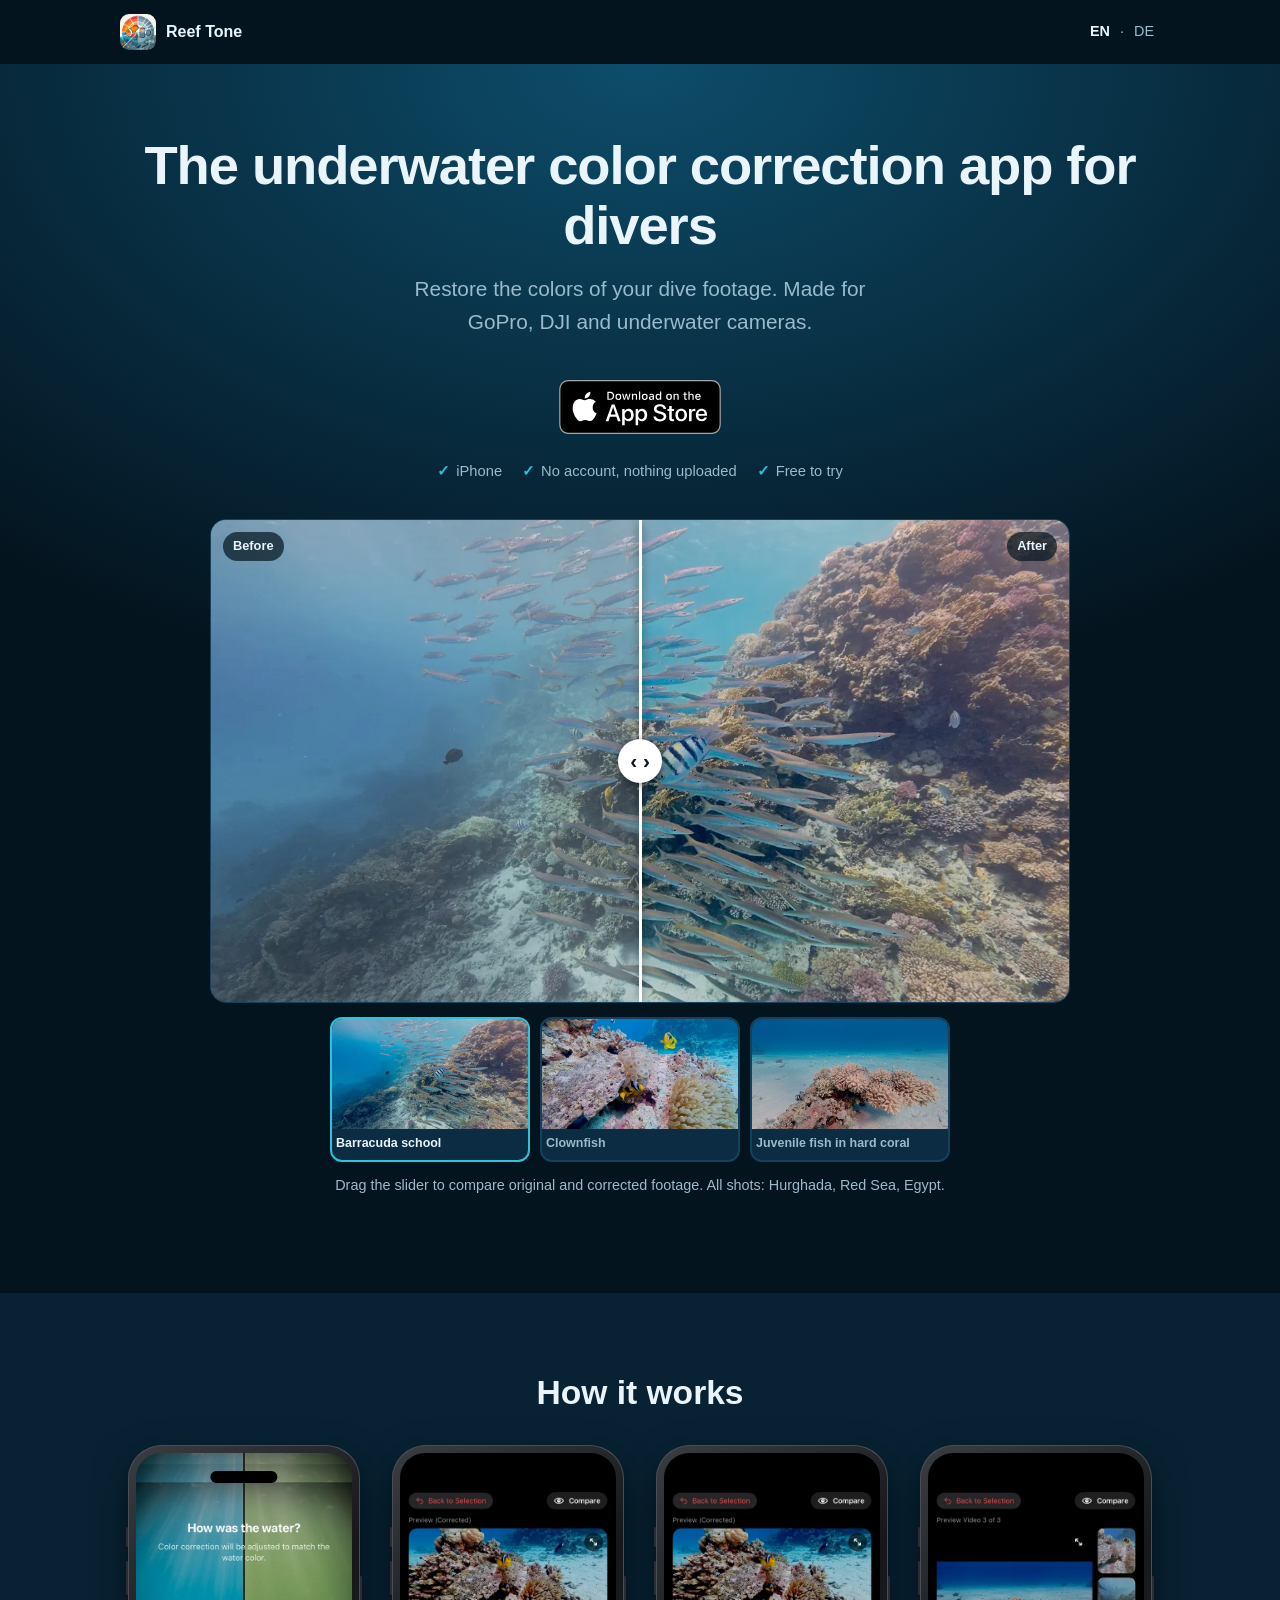
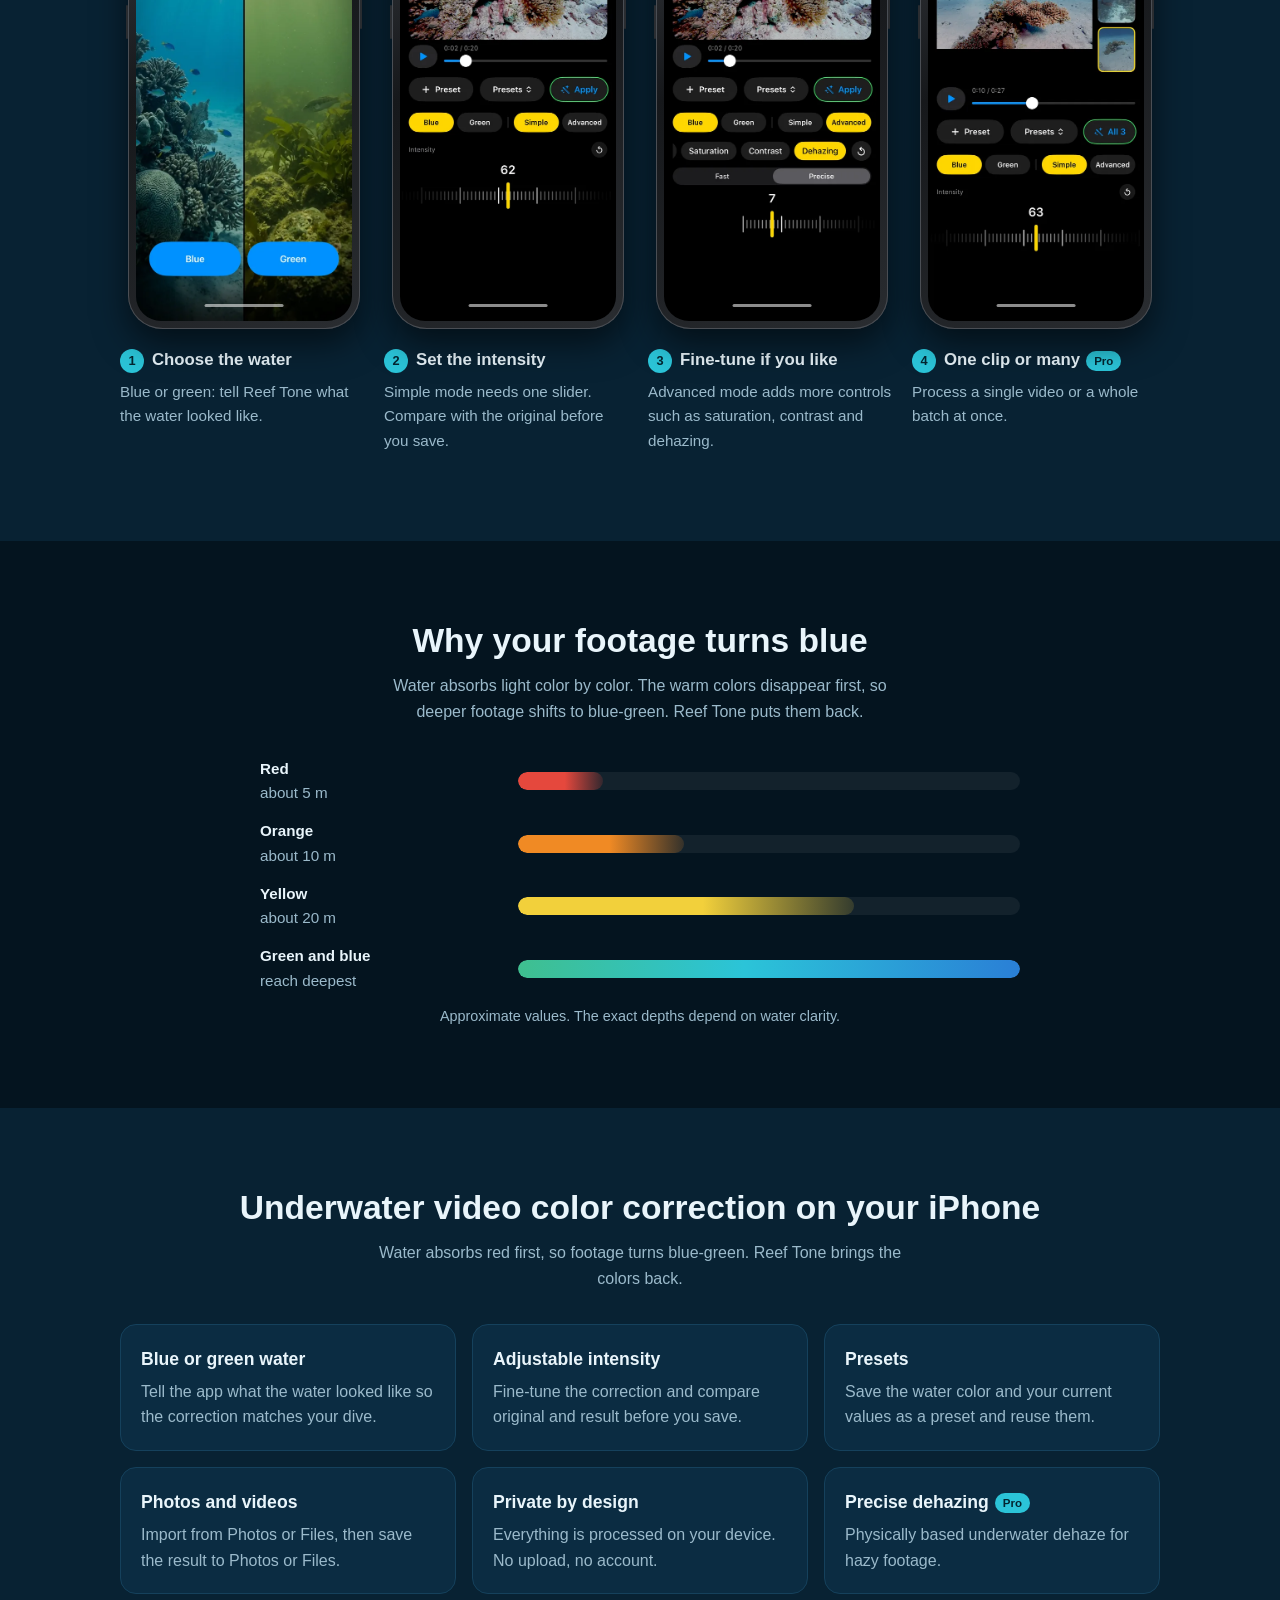
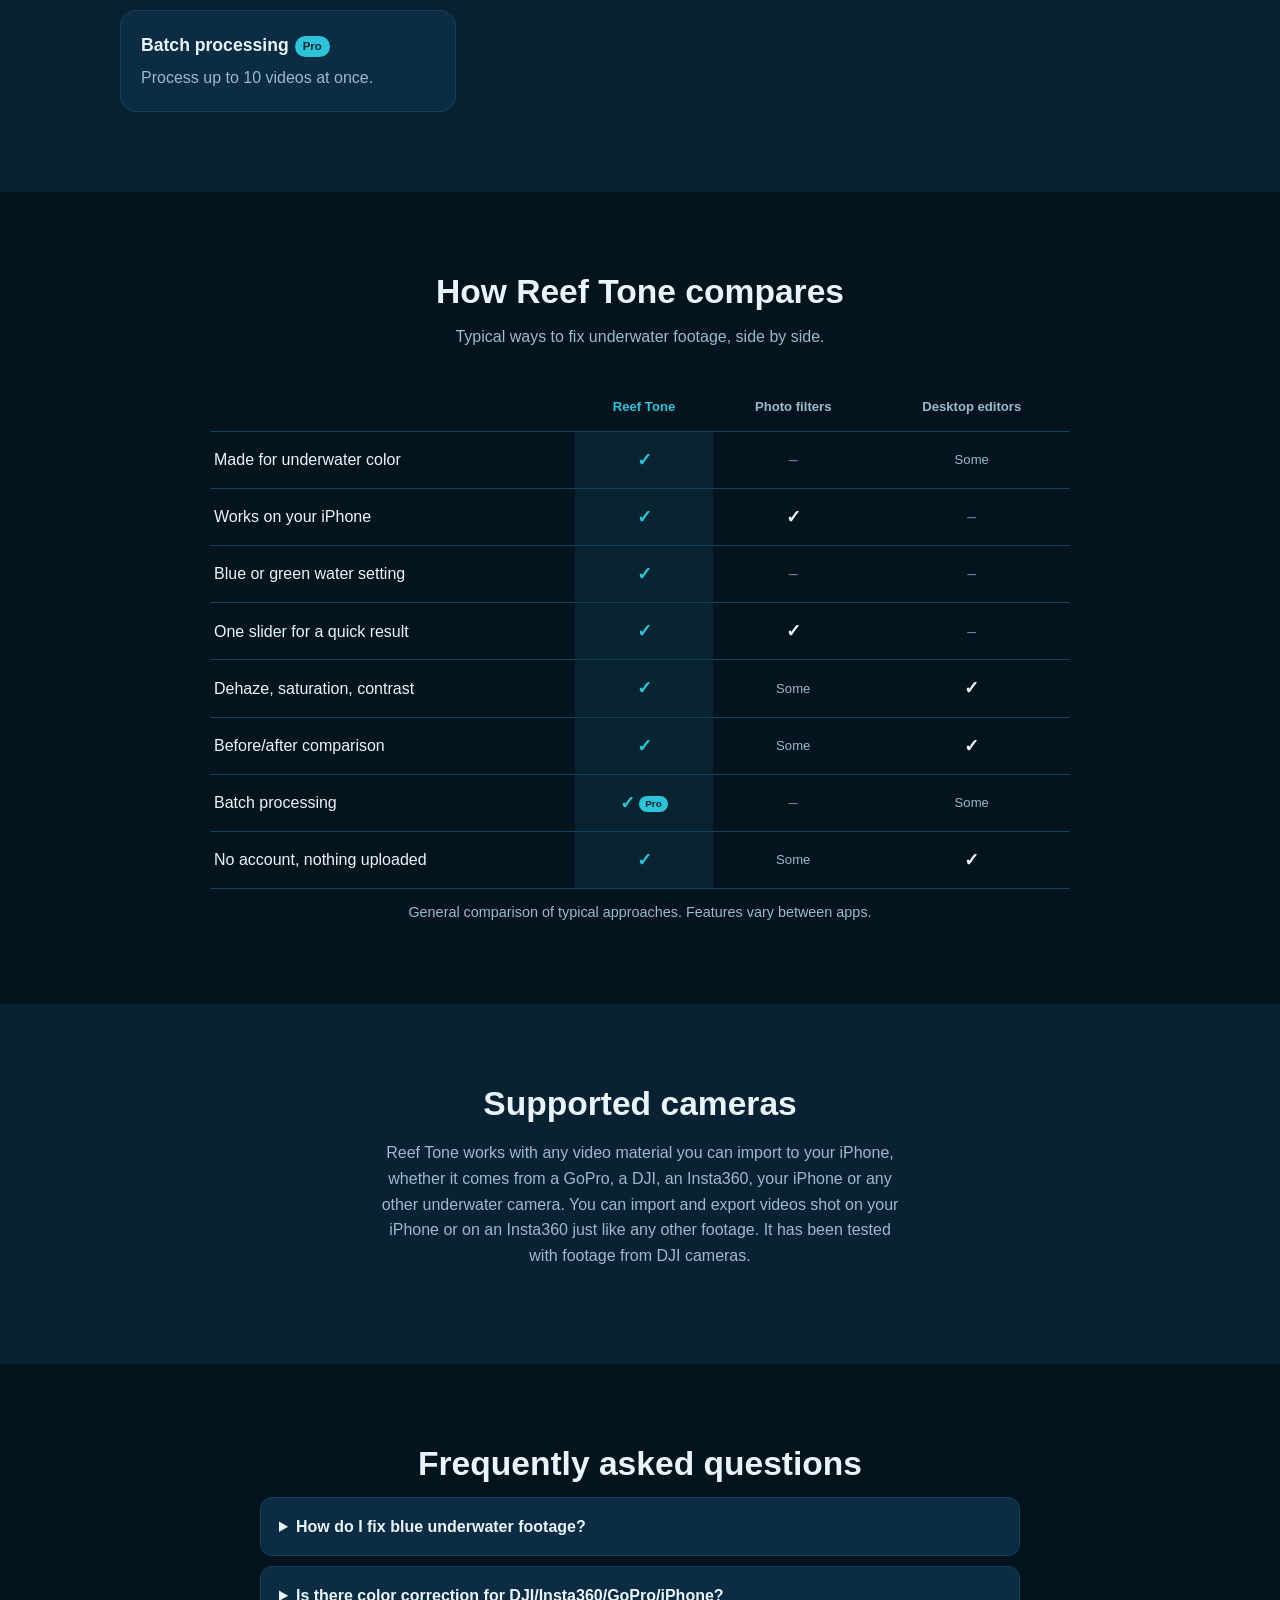
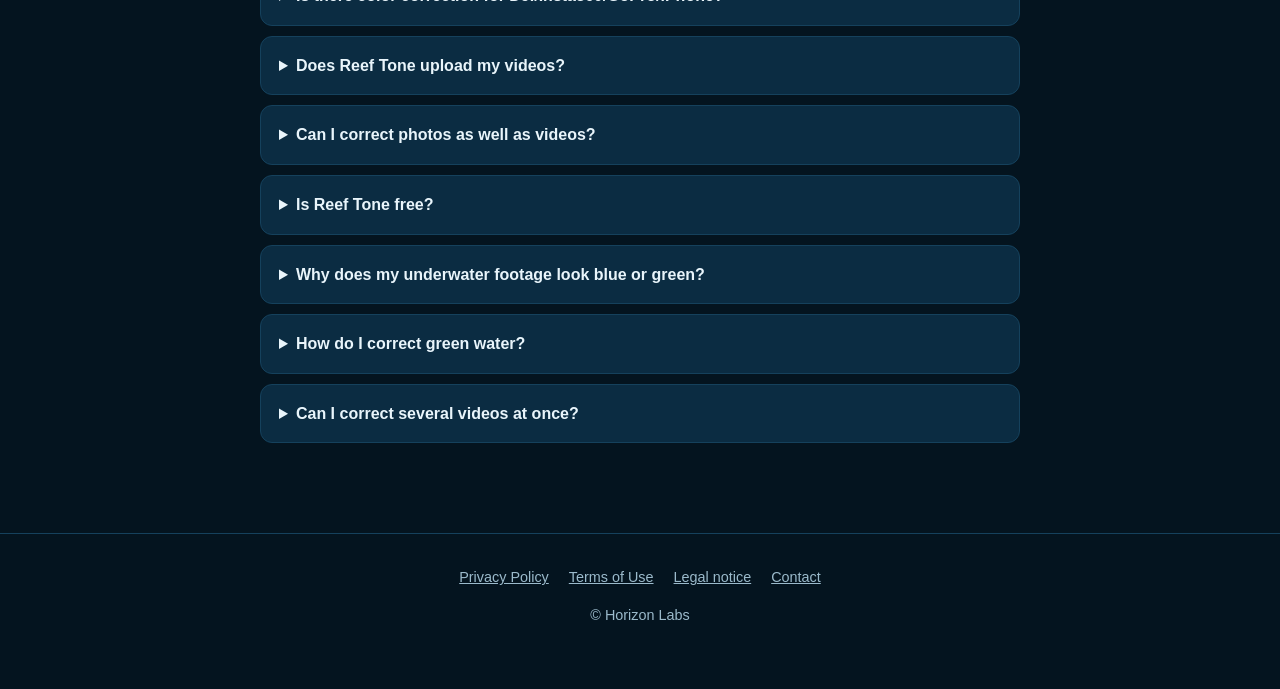
==== index.html @ a7989f88 "Switch site to custom domain reeftone.app" ====
<!doctype html>
<html lang="en">
<head>
<meta charset="utf-8">
<meta name="viewport" content="width=device-width, initial-scale=1">
<title>Reef Tone – Underwater Color Correction App for Divers</title>
<meta name="description" content="Restore the colors of your dive footage with Reef Tone. Underwater video color correction for GoPro, DJI and underwater cameras, processed on your iPhone.">
<meta name="apple-itunes-app" content="app-id=6819774243, affiliate-data=pt=128971192&amp;ct=ReefTone_Landingpage">
<meta name="theme-color" content="#04141f">
<link rel="canonical" href="https://reeftone.app/">
<link rel="alternate" hreflang="en" href="https://reeftone.app/">
<link rel="alternate" hreflang="de" href="https://reeftone.app/de/">
<link rel="alternate" hreflang="x-default" href="https://reeftone.app/">
<meta property="og:type" content="website">
<meta property="og:site_name" content="Reef Tone">
<meta property="og:title" content="Reef Tone – Underwater Color Correction App for Divers">
<meta property="og:description" content="Restore the colors of your dive footage with Reef Tone. Underwater video color correction for GoPro, DJI and underwater cameras, processed on your iPhone.">
<meta property="og:url" content="https://reeftone.app/">
<meta property="og:image" content="https://reeftone.app/assets/og-en.jpg">
<meta property="og:image:width" content="1200">
<meta property="og:image:height" content="630">
<meta property="og:image:alt" content="Reef Tone: underwater footage before and after color correction">
<meta property="og:locale" content="en_US">
<meta property="og:locale:alternate" content="de_DE">
<meta name="twitter:card" content="summary_large_image">
<meta name="twitter:title" content="Reef Tone – Underwater Color Correction App for Divers">
<meta name="twitter:description" content="Restore the colors of your dive footage with Reef Tone. Underwater video color correction for GoPro, DJI and underwater cameras, processed on your iPhone.">
<meta name="twitter:image" content="https://reeftone.app/assets/og-en.jpg">
<script type="application/ld+json">
{
  "@context": "https://schema.org",
  "@graph": [
    {
      "@type": "SoftwareApplication",
      "name": "Reef Tone",
      "applicationCategory": "MultimediaApplication",
      "operatingSystem": "iOS",
      "description": "Underwater video and photo color correction for divers. Choose blue or green water, adjust the intensity and save the result. Processed on your device.",
      "inLanguage": "en",
      "url": "https://reeftone.app/",
      "image": "https://reeftone.app/assets/app-icon-512.jpg",
      "installUrl": "https://apps.apple.com/app/id6819774243",
      "author": {
        "@type": "Organization",
        "name": "Horizon Labs"
      },
      "offers": {
        "@type": "Offer",
        "price": "0",
        "priceCurrency": "USD"
      },
      "screenshot": [
        "https://reeftone.app/assets/app-en-1.webp",
        "https://reeftone.app/assets/app-en-2.webp",
        "https://reeftone.app/assets/app-en-3.webp",
        "https://reeftone.app/assets/app-en-4.webp"
      ]
    },
    {
      "@type": "FAQPage",
      "inLanguage": "en",
      "mainEntity": [
        {
          "@type": "Question",
          "name": "How do I fix blue underwater footage?",
          "acceptedAnswer": {
            "@type": "Answer",
            "text": "Import your video, choose blue or green water, adjust the intensity and check the result with the before/after comparison. Water absorbs red light first, which is why untreated footage looks blue-green; Reef Tone compensates for that."
          }
        },
        {
          "@type": "Question",
          "name": "Is there color correction for DJI/Insta360/GoPro/iPhone?",
          "acceptedAnswer": {
            "@type": "Answer",
            "text": "Yes. Reef Tone works with any video material you import from Photos or Files, so it is not tied to one camera. It has been tested with footage from DJI cameras."
          }
        },
        {
          "@type": "Question",
          "name": "Does Reef Tone upload my videos?",
          "acceptedAnswer": {
            "@type": "Answer",
            "text": "No. Photos and videos are processed on your device. There is no upload and no account."
          }
        },
        {
          "@type": "Question",
          "name": "Can I correct photos as well as videos?",
          "acceptedAnswer": {
            "@type": "Answer",
            "text": "Yes. You can import photos and videos, and the result is saved to your photo library or Files only when you choose to save it."
          }
        },
        {
          "@type": "Question",
          "name": "Is Reef Tone free?",
          "acceptedAnswer": {
            "@type": "Answer",
            "text": "The free version is limited in the number of videos you can export. Reef Tone Pro unlocks unlimited videos, precise dehazing and batch processing, as a subscription or a one-time purchase. Current prices are shown in the App Store."
          }
        },
        {
          "@type": "Question",
          "name": "Why does my underwater footage look blue or green?",
          "acceptedAnswer": {
            "@type": "Answer",
            "text": "Water absorbs light color by color. Red disappears first (after about 5 m), then orange and yellow, so deeper footage shifts toward blue and green. Reef Tone compensates for the colors that were lost."
          }
        },
        {
          "@type": "Question",
          "name": "How do I correct green water?",
          "acceptedAnswer": {
            "@type": "Answer",
            "text": "Choose Green when the water looked green. Reef Tone then adapts the correction to green water. You can fine-tune the intensity and check the result with the before/after comparison before you save."
          }
        },
        {
          "@type": "Question",
          "name": "Can I correct several videos at once?",
          "acceptedAnswer": {
            "@type": "Answer",
            "text": "Yes. Reef Tone Pro lets you process up to 10 videos at once with batch processing."
          }
        }
      ]
    }
  ]
}
</script>
<link rel="icon" href="favicon.ico" sizes="any">
<link rel="icon" href="favicon-32.png" type="image/png" sizes="32x32">
<link rel="apple-touch-icon" href="apple-touch-icon.png">
<link rel="stylesheet" href="style.css?v=8">
</head>
<body>
<a class="skip" href="#main">Skip to content</a>

<header class="site-header">
  <div class="wrap">
    <a class="brand" href="./"><img src="assets/app-icon.jpg" width="36" height="36" alt="">Reef Tone</a>
    <p class="lang" style="margin:0"><a href="./" hreflang="en" lang="en" aria-current="true">EN</a> · <a href="de/" hreflang="de" lang="de">DE</a></p>
  </div>
</header>

<main id="main">
  <section class="hero" aria-labelledby="hero-title">
    <div class="wrap">
      <h1 id="hero-title">The underwater color correction app for divers</h1>
      <p class="subline">Restore the colors of your dive footage. Made for GoPro, DJI and underwater cameras.</p>
      <a class="store-badge" href="https://apps.apple.com/app/apple-store/id6819774243?pt=128971192&amp;ct=ReefTone_Landingpage&amp;mt=8"><img src="assets/app-store-badge-en.svg" width="162" height="54" alt="Download on the App Store"></a>
      <ul class="checks"><li>iPhone</li><li>No account, nothing uploaded</li><li>Free to try</li></ul>
      <div class="ba">
        <img class="ba-after" src="assets/after-1280.webp" srcset="assets/after-1280.webp 1280w, assets/after-1920.webp 1920w" sizes="(min-width: 900px) 860px, calc(100vw - 40px)" width="1920" height="1080" fetchpriority="high" alt="Reef with a school of barracuda, corrected with Reef Tone: clearer colors and contrast">
        <img class="ba-before" src="assets/before-1280.webp" srcset="assets/before-1280.webp 1280w, assets/before-1920.webp 1920w" sizes="(min-width: 900px) 860px, calc(100vw - 40px)" width="1920" height="1080" alt="Reef with a school of barracuda, original footage with a blue-gray cast and haze">
        <span class="tag l">Before</span><span class="tag r">After</span>
        <input type="range" min="0" max="100" value="50" aria-label="Before and after comparison">
      </div>

      <div class="thumbs" role="group" aria-label="Choose an example"><button type="button" class="thumb" data-before="assets/before" data-after="assets/after" data-alt-before="Reef with a school of barracuda, original footage with a blue-gray cast and haze" data-alt-after="Reef with a school of barracuda, corrected with Reef Tone: clearer colors and contrast" aria-pressed="true"><img src="assets/thumb-barracuda.jpg" width="160" height="90" alt=""><span>Barracuda school</span></button><button type="button" class="thumb" data-before="assets/ex-clown-before" data-after="assets/ex-clown-after" data-alt-before="Clownfish at an anemone, original footage with a blue-green cast" data-alt-after="Clownfish at an anemone, corrected with Reef Tone: natural colors restored" aria-pressed="false"><img src="assets/thumb-clown.jpg" width="160" height="90" alt=""><span>Clownfish</span></button><button type="button" class="thumb" data-before="assets/ex-juv-before" data-after="assets/ex-juv-after" data-alt-before="Juvenile fish above hard coral, original footage with a blue cast" data-alt-after="Juvenile fish above hard coral, corrected with Reef Tone: warm colors restored" aria-pressed="false"><img src="assets/thumb-juv.jpg" width="160" height="90" alt=""><span>Juvenile fish in hard coral</span></button></div>
      <p class="caption">Drag the slider to compare original and corrected footage. All shots: Hurghada, Red Sea, Egypt.</p>
    </div>
  </section>

  <section id="how" aria-labelledby="how-title">
    <div class="wrap">
      <h2 id="how-title">How it works</h2>
      <ol class="steps">
        <li class="step"><div class="phone"><i class="b1"></i><i class="b2"></i><i class="b3"></i><i class="pw"></i><img src="assets/app-en-1.webp?v=3" width="520" height="1127" loading="lazy" alt="Reef Tone asks "How was the water?" with the choices Blue and Green"></div><h3><span class="num">1</span>Choose the water</h3><p>Blue or green: tell Reef Tone what the water looked like.</p></li>
        <li class="step"><div class="phone"><i class="b1"></i><i class="b2"></i><i class="b3"></i><i class="pw"></i><img src="assets/app-en-2.webp?v=3" width="520" height="1127" loading="lazy" alt="Reef Tone preview of a clownfish scene with an intensity slider in simple mode"></div><h3><span class="num">2</span>Set the intensity</h3><p>Simple mode needs one slider. Compare with the original before you save.</p></li>
        <li class="step"><div class="phone"><i class="b1"></i><i class="b2"></i><i class="b3"></i><i class="pw"></i><img src="assets/app-en-3.webp?v=3" width="520" height="1127" loading="lazy" alt="Reef Tone advanced mode with dehazing controls"></div><h3><span class="num">3</span>Fine-tune if you like</h3><p>Advanced mode adds more controls such as saturation, contrast and dehazing.</p></li>
        <li class="step"><div class="phone"><i class="b1"></i><i class="b2"></i><i class="b3"></i><i class="pw"></i><img src="assets/app-en-4.webp?v=3" width="520" height="1127" loading="lazy" alt="Reef Tone batch preview, video 3 of 3, with an All 3 button"></div><h3><span class="num">4</span>One clip or many<span class="badge">Pro</span></h3><p>Process a single video or a whole batch at once.</p></li>
      </ol>
    </div>
  </section>

  <section id="why" aria-labelledby="why-title">
    <div class="wrap">
      <h2 id="why-title">Why your footage turns blue</h2>
      <p class="lead">Water absorbs light color by color. The warm colors disappear first, so deeper footage shifts to blue-green. Reef Tone puts them back.</p>
      <ul class="depth" aria-label="Depth">
        <li class="depth-row"><span class="depth-label"><strong>Red</strong> <span>about 5 m</span></span><span class="depth-track"><span class="depth-bar red" style="width:17%"></span></span></li>
        <li class="depth-row"><span class="depth-label"><strong>Orange</strong> <span>about 10 m</span></span><span class="depth-track"><span class="depth-bar orange" style="width:33%"></span></span></li>
        <li class="depth-row"><span class="depth-label"><strong>Yellow</strong> <span>about 20 m</span></span><span class="depth-track"><span class="depth-bar yellow" style="width:67%"></span></span></li>
        <li class="depth-row"><span class="depth-label"><strong>Green and blue</strong> <span>reach deepest</span></span><span class="depth-track"><span class="depth-bar blue" style="width:100%"></span></span></li>
      </ul>
      <p class="caption">Approximate values. The exact depths depend on water clarity.</p>
    </div>
  </section>

  <section id="features" aria-labelledby="features-title">
    <div class="wrap">
      <h2 id="features-title">Underwater video color correction on your iPhone</h2>
      <p class="lead">Water absorbs red first, so footage turns blue-green. Reef Tone brings the colors back.</p>
      <ul class="grid">
        <li class="card"><h3>Blue or green water</h3><p>Tell the app what the water looked like so the correction matches your dive.</p></li>
        <li class="card"><h3>Adjustable intensity</h3><p>Fine-tune the correction and compare original and result before you save.</p></li>
        <li class="card"><h3>Presets</h3><p>Save the water color and your current values as a preset and reuse them.</p></li>
        <li class="card"><h3>Photos and videos</h3><p>Import from Photos or Files, then save the result to Photos or Files.</p></li>
        <li class="card"><h3>Private by design</h3><p>Everything is processed on your device. No upload, no account.</p></li>
        <li class="card"><h3>Precise dehazing<span class="badge">Pro</span></h3><p>Physically based underwater dehaze for hazy footage.</p></li>
        <li class="card"><h3>Batch processing<span class="badge">Pro</span></h3><p>Process up to 10 videos at once.</p></li>
      </ul>
    </div>
  </section>

  <section id="compare-table" aria-labelledby="cmp-title">
    <div class="wrap">
      <h2 id="cmp-title">How Reef Tone compares</h2>
      <p class="lead">Typical ways to fix underwater footage, side by side.</p>
      <div class="table-wrap">
        <table class="cmp">
          <caption class="sr">Comparison</caption>
          <thead><tr><td></td><th scope="col" class="us">Reef Tone</th><th scope="col">Photo filters</th><th scope="col">Desktop editors</th></tr></thead>
          <tbody>
          <tr><th scope="row">Made for underwater color</th><td class="y" aria-label="Yes">&#10003;</td><td class="n" aria-label="No">&ndash;</td><td class="s">Some</td></tr>
          <tr><th scope="row">Works on your iPhone</th><td class="y" aria-label="Yes">&#10003;</td><td class="y" aria-label="Yes">&#10003;</td><td class="n" aria-label="No">&ndash;</td></tr>
          <tr><th scope="row">Blue or green water setting</th><td class="y" aria-label="Yes">&#10003;</td><td class="n" aria-label="No">&ndash;</td><td class="n" aria-label="No">&ndash;</td></tr>
          <tr><th scope="row">One slider for a quick result</th><td class="y" aria-label="Yes">&#10003;</td><td class="y" aria-label="Yes">&#10003;</td><td class="n" aria-label="No">&ndash;</td></tr>
          <tr><th scope="row">Dehaze, saturation, contrast</th><td class="y" aria-label="Yes">&#10003;</td><td class="s">Some</td><td class="y" aria-label="Yes">&#10003;</td></tr>
          <tr><th scope="row">Before/after comparison</th><td class="y" aria-label="Yes">&#10003;</td><td class="s">Some</td><td class="y" aria-label="Yes">&#10003;</td></tr>
          <tr><th scope="row">Batch processing</th><td class="y" aria-label="Yes">&#10003;<span class="badge">Pro</span></td><td class="n" aria-label="No">&ndash;</td><td class="s">Some</td></tr>
          <tr><th scope="row">No account, nothing uploaded</th><td class="y" aria-label="Yes">&#10003;</td><td class="s">Some</td><td class="y" aria-label="Yes">&#10003;</td></tr>
          </tbody>
        </table>
      </div>
      <p class="caption">General comparison of typical approaches. Features vary between apps.</p>
    </div>
  </section>

  <section id="cameras" aria-labelledby="cameras-title">
    <div class="wrap">
      <h2 id="cameras-title">Supported cameras</h2>
      <div class="cameras">
        <p>Reef Tone works with any video material you can import to your iPhone, whether it comes from a GoPro, a DJI, an Insta360, your iPhone or any other underwater camera. You can import and export videos shot on your iPhone or on an Insta360 just like any other footage. It has been tested with footage from DJI cameras.</p>
      </div>
    </div>
  </section>

  <section id="faq" aria-labelledby="faq-title">
    <div class="wrap">
      <h2 id="faq-title">Frequently asked questions</h2>
      <div class="faq">
        <details><summary>How do I fix blue underwater footage?</summary><p>Import your video, choose blue or green water, adjust the intensity and check the result with the before/after comparison. Water absorbs red light first, which is why untreated footage looks blue-green; Reef Tone compensates for that.</p></details>
        <details><summary>Is there color correction for DJI/Insta360/GoPro/iPhone?</summary><p>Yes. Reef Tone works with any video material you import from Photos or Files, so it is not tied to one camera. It has been tested with footage from DJI cameras.</p></details>
        <details><summary>Does Reef Tone upload my videos?</summary><p>No. Photos and videos are processed on your device. There is no upload and no account.</p></details>
        <details><summary>Can I correct photos as well as videos?</summary><p>Yes. You can import photos and videos, and the result is saved to your photo library or Files only when you choose to save it.</p></details>
        <details><summary>Is Reef Tone free?</summary><p>The free version is limited in the number of videos you can export. Reef Tone Pro unlocks unlimited videos, precise dehazing and batch processing, as a subscription or a one-time purchase. Current prices are shown in the App Store.</p></details>
        <details><summary>Why does my underwater footage look blue or green?</summary><p>Water absorbs light color by color. Red disappears first (after about 5 m), then orange and yellow, so deeper footage shifts toward blue and green. Reef Tone compensates for the colors that were lost.</p></details>
        <details><summary>How do I correct green water?</summary><p>Choose Green when the water looked green. Reef Tone then adapts the correction to green water. You can fine-tune the intensity and check the result with the before/after comparison before you save.</p></details>
        <details><summary>Can I correct several videos at once?</summary><p>Yes. Reef Tone Pro lets you process up to 10 videos at once with batch processing.</p></details>
      </div>
    </div>
  </section>
</main>

<footer class="site-footer">
  <div class="wrap">
    <nav aria-label="Legal">
      <a href="https://horizonlabsdev.github.io/ReefTone/privacy.html">Privacy Policy</a>
      <a href="https://horizonlabsdev.github.io/ReefTone/terms.html">Terms of Use</a>
      <a href="impressum.html">Legal notice</a>
      <a href="mailto:horizonlabs.dev@gmail.com">Contact</a>
    </nav>
    <p>&copy; Horizon Labs</p>
  </div>
</footer>
<script>
document.querySelectorAll('.ba').forEach(function (el) {
  var r = el.querySelector('input');
  r.addEventListener('input', function () { el.style.setProperty('--pos', r.value + '%'); });
});
document.querySelectorAll('.thumb').forEach(function (btn) {
  btn.addEventListener('click', function () {
    var ba = document.querySelector('.ba'), a = ba.querySelector('.ba-after'), b = ba.querySelector('.ba-before');
    var d = btn.dataset;
    a.src = d.after + '-1280.webp'; a.srcset = d.after + '-1280.webp 1280w, ' + d.after + '-1920.webp 1920w'; a.alt = d.altAfter;
    b.src = d.before + '-1280.webp'; b.srcset = d.before + '-1280.webp 1280w, ' + d.before + '-1920.webp 1920w'; b.alt = d.altBefore;
    document.querySelectorAll('.thumb').forEach(function (t) { t.setAttribute('aria-pressed', t === btn ? 'true' : 'false'); });
  });
});
</script>
</body>
</html>
---- style.css ----
/* Reef Tone landing page – plain CSS, system fonts, mobile-first */
:root {
  --bg: #04141f;
  --bg-2: #082233;
  --card: #0b2c42;
  --line: #15415c;
  --text: #e9f5fb;
  --muted: #9bbacb;
  --accent: #2bc4d8;
  --accent-ink: #032530;
  --radius: 16px;
  --max: 1080px;
  --font: -apple-system, BlinkMacSystemFont, "Segoe UI", Roboto, "Helvetica Neue", Arial, sans-serif;
}

*, *::before, *::after { box-sizing: border-box; }
html { scroll-behavior: smooth; -webkit-text-size-adjust: 100%; }
body {
  margin: 0;
  background: var(--bg);
  color: var(--text);
  font: 400 1rem/1.6 var(--font);
}
img { max-width: 100%; height: auto; display: block; }
a { color: var(--accent); }
a:focus-visible, button:focus-visible, input:focus-visible {
  outline: 3px solid var(--accent);
  outline-offset: 3px;
}

.wrap { width: 100%; max-width: var(--max); margin: 0 auto; padding: 0 20px; }
.skip {
  position: absolute; left: -999px; top: 8px;
  background: var(--accent); color: var(--accent-ink); padding: 8px 12px; border-radius: 8px;
}
.skip:focus { left: 8px; z-index: 10; }

/* Header */
.site-header { padding: 14px 0; }
.site-header .wrap { display: flex; align-items: center; justify-content: space-between; gap: 12px; }
.brand { display: inline-flex; align-items: center; gap: 10px; color: var(--text); text-decoration: none; font-weight: 700; }
.brand img { width: 36px; height: 36px; border-radius: 9px; }
.lang { font-size: .9rem; color: var(--muted); }
.lang a { color: var(--muted); text-decoration: none; padding: 4px 6px; }
.lang a[aria-current="true"] { color: var(--text); font-weight: 700; }

/* Hero */
.hero {
  padding: 28px 0 56px;
  background: radial-gradient(120% 80% at 50% 0%, #0d4d6b 0%, var(--bg) 65%);
  text-align: center;
}
h1 { font-size: clamp(2rem, 7vw, 3.4rem); line-height: 1.1; margin: 0 0 16px; letter-spacing: -.02em; }
.subline { font-size: clamp(1.05rem, 3.2vw, 1.3rem); color: var(--muted); max-width: 40ch; margin: 0 auto 28px; }

.btn {
  display: inline-flex; align-items: center; justify-content: center; gap: 8px;
  min-height: 52px; padding: 0 28px; border-radius: 14px;
  background: var(--accent); color: var(--accent-ink);
  font-weight: 700; font-size: 1.05rem; text-decoration: none;
}
.btn:hover { filter: brightness(1.08); }
/* Official Apple badge: unmodified, with clear space of 1/4 of its height around it */
.store-badge { display: inline-block; padding: 14px; line-height: 0; }
.store-badge img { width: 162px; height: 54px; }
.store-badge:hover { filter: brightness(1.1); }
.checks { display: flex; flex-wrap: wrap; justify-content: center; gap: 6px 20px; list-style: none; margin: 4px 0 36px; padding: 0; font-size: .92rem; color: var(--muted); }
.checks li::before { content: "\2713"; color: var(--accent); font-weight: 700; margin-right: 6px; }

/* Sections */
section { padding: 56px 0; }
section:nth-of-type(even) { background: var(--bg-2); }
h2 { font-size: clamp(1.5rem, 5vw, 2.1rem); line-height: 1.2; margin: 0 0 12px; text-align: center; }
.lead { color: var(--muted); text-align: center; max-width: 60ch; margin: 0 auto 32px; }

/* Footer */
.site-footer { padding: 32px 0 48px; color: var(--muted); font-size: .9rem; text-align: center; border-top: 1px solid var(--line); }
.site-footer a { color: var(--muted); }
.site-footer nav { display: flex; flex-wrap: wrap; justify-content: center; gap: 8px 20px; margin-bottom: 12px; }

@media (min-width: 720px) {
  .hero { padding: 72px 0 96px; }
  section { padding: 80px 0; }
}

/* Before/After slider */
.ba {
  --pos: 50%;
  position: relative; max-width: 860px; margin: 0 auto;
  aspect-ratio: 16 / 9; overflow: hidden; border-radius: var(--radius);
  border: 1px solid var(--line); background: var(--card); touch-action: pan-y;
}
.ba img { position: absolute; inset: 0; width: 100%; height: 100%; object-fit: cover; }
.ba .ba-before { clip-path: inset(0 calc(100% - var(--pos)) 0 0); }
.ba::after {
  content: ""; position: absolute; top: 0; bottom: 0; left: var(--pos);
  width: 3px; margin-left: -1.5px; background: #fff; box-shadow: 0 0 8px rgba(0,0,0,.5); pointer-events: none;
}
.ba .tag {
  position: absolute; top: 12px; padding: 4px 10px; border-radius: 999px;
  background: rgba(3,20,31,.7); font-size: .8rem; font-weight: 600; z-index: 1;
}
.ba .tag.l { left: 12px; } .ba .tag.r { right: 12px; }
.ba input[type=range] {
  position: absolute; inset: 0; width: 100%; height: 100%; margin: 0;
  opacity: 0; cursor: ew-resize; z-index: 2;
}
/* Visible drag handle */
.ba::before {
  content: "\2039  \203A"; position: absolute; z-index: 1; top: 50%; left: var(--pos);
  width: 44px; height: 44px; margin: -22px 0 0 -22px; border-radius: 50%;
  display: flex; align-items: center; justify-content: center; white-space: pre;
  background: #fff; color: #04141f; font: 700 1.3rem/1 var(--font);
  box-shadow: 0 2px 10px rgba(0,0,0,.45); pointer-events: none;
}
.ba:focus-within { outline: 3px solid var(--accent); outline-offset: 3px; }
.caption { text-align: center; color: var(--muted); font-size: .9rem; margin: 12px 0 0; }

/* Features */
.grid { display: grid; gap: 16px; grid-template-columns: 1fr; list-style: none; margin: 0; padding: 0; }
.card { background: var(--card); border: 1px solid var(--line); border-radius: var(--radius); padding: 20px; }
.card h3 { margin: 0 0 6px; font-size: 1.1rem; }
.card p { margin: 0; color: var(--muted); }
.badge { display: inline-block; margin-left: 6px; padding: 1px 8px; border-radius: 999px; background: var(--accent); color: var(--accent-ink); font-size: .72rem; font-weight: 700; vertical-align: middle; }

/* Cameras */
.cameras { max-width: 60ch; margin: 0 auto; text-align: center; color: var(--muted); }
.placeholder { border: 2px dashed var(--line); border-radius: var(--radius); padding: 24px; }

/* FAQ */
.faq { max-width: 760px; margin: 0 auto; }
.faq details { background: var(--card); border: 1px solid var(--line); border-radius: 12px; margin-bottom: 10px; }
.faq summary { cursor: pointer; padding: 16px 18px; font-weight: 600; list-style-position: inside; }
.faq details p { margin: 0; padding: 0 18px 16px; color: var(--muted); }

@media (min-width: 720px) {
  .grid { grid-template-columns: repeat(2, 1fr); }
}
@media (min-width: 980px) {
  .grid { grid-template-columns: repeat(3, 1fr); }
}

/* Example picker under the before/after slider */
.thumbs { display: flex; justify-content: center; gap: 10px; max-width: 860px; margin: 14px auto 0; }
.thumb { display: flex; flex-direction: column; justify-content: flex-start; flex: 1 1 0; max-width: 200px; padding: 0; background: var(--card); color: var(--muted); border: 2px solid var(--line); border-radius: 12px; overflow: hidden; cursor: pointer; font: 600 .78rem/1.3 var(--font); text-align: center; }
.thumb img { width: 100%; height: auto; aspect-ratio: 16 / 9; object-fit: cover; }
.thumb span { display: block; flex: 1; padding: 6px 4px 8px; }
.thumb[aria-pressed="true"] { border-color: var(--accent); color: var(--text); }

/* How it works: app screenshots */
.steps { list-style: none; margin: 32px 0 0; padding: 0; display: flex; gap: 16px; overflow-x: auto; scroll-snap-type: x mandatory; -webkit-overflow-scrolling: touch; padding-bottom: 8px; }
.step { flex: 0 0 68%; max-width: 280px; scroll-snap-align: center; }
/* Generic CSS iPhone frame (no Apple artwork): bezel, Dynamic Island, side buttons, home bar */
.phone { position: relative; margin: 0 8px 18px; padding: 3.2%; background: linear-gradient(145deg, #3a3d42, #16181b 40%, #2a2d31); border-radius: 15% / 6.9%; box-shadow: 0 0 0 1px #4a4e54 inset, 0 14px 34px rgba(0,0,0,.55); }
.phone img { display: block; width: 100%; height: auto; aspect-ratio: 520 / 1127; border-radius: 11.6% / 5.3%; background: #000; }
.phone::before { content: ""; position: absolute; z-index: 1; top: 5.4%; left: 50%; width: 29%; height: 2.5%; transform: translateX(-50%); background: #000; border-radius: 999px; }
.phone::after { content: ""; position: absolute; z-index: 1; bottom: 4.6%; left: 50%; width: 34%; height: .5%; min-height: 3px; transform: translateX(-50%); background: rgba(255,255,255,.55); border-radius: 999px; }
.phone i { position: absolute; width: 1.2%; background: #2a2d31; border-radius: 2px; }
.phone i.b1 { left: -1%; top: 17%; height: 4%; }
.phone i.b2 { left: -1%; top: 24%; height: 7%; }
.phone i.b3 { left: -1%; top: 33%; height: 7%; }
.phone i.pw { right: -1%; top: 27%; height: 11%; }
.step h3 { margin: 0 0 6px; font-size: 1.05rem; }
.step .num { display: inline-flex; align-items: center; justify-content: center; width: 24px; height: 24px; margin-right: 8px; border-radius: 50%; background: var(--accent); color: var(--accent-ink); font-size: .8rem; }
.step p { margin: 0; color: var(--muted); font-size: .95rem; }
@media (min-width: 720px) {
  .steps { display: grid; grid-template-columns: repeat(4, 1fr); overflow: visible; }
  .step { max-width: none; }
}

/* Physics: how far each color travels in water */
.depth { list-style: none; margin: 0 auto; padding: 0; max-width: 760px; display: grid; gap: 14px; }
.depth-row { display: grid; grid-template-columns: 1fr; gap: 6px; }
.depth-label { display: flex; justify-content: space-between; gap: 12px; font-size: .95rem; }
.depth-label span { color: var(--muted); }
.depth-track { display: block; height: 18px; border-radius: 999px; background: rgba(255,255,255,.06); overflow: hidden; }
.depth-bar { display: block; height: 100%; border-radius: 999px; }
.depth-bar.red { background: linear-gradient(90deg, #e5483d 55%, rgba(229,72,61,.15)); }
.depth-bar.orange { background: linear-gradient(90deg, #f08a24 55%, rgba(240,138,36,.15)); }
.depth-bar.yellow { background: linear-gradient(90deg, #f2d03b 55%, rgba(242,208,59,.15)); }
.depth-bar.blue { background: linear-gradient(90deg, #3fbf8f, #2bc4d8 45%, #2a7fd6); }
@media (min-width: 720px) {
  .depth-row { grid-template-columns: 240px 1fr; align-items: center; gap: 18px; }
  .depth-label { flex-direction: column; gap: 0; }
}

/* Comparison table */
.sr { position: absolute; width: 1px; height: 1px; overflow: hidden; clip: rect(0 0 0 0); white-space: nowrap; }
.table-wrap { max-width: 860px; margin: 0 auto; overflow-x: auto; }
.cmp { width: 100%; border-collapse: collapse; font-size: .9rem; }
.cmp th, .cmp td { padding: 11px 8px; border-bottom: 1px solid var(--line); text-align: center; }
.cmp thead th { color: var(--muted); font-weight: 600; font-size: .82rem; }
.cmp thead th.us { color: var(--accent); }
.cmp tbody th { text-align: left; font-weight: 500; padding-left: 4px; }
.cmp td.y { color: var(--text); font-weight: 700; font-size: 1.1rem; }
.cmp tbody td:nth-child(2) { background: rgba(43,196,216,.09); }
.cmp tbody td:nth-child(2).y { color: var(--accent); }
.cmp td.n { color: var(--muted); opacity: .7; }
.cmp td.s { color: var(--muted); font-size: .82rem; }
.cmp .badge { margin-left: 4px; font-size: .62rem; padding: 0 6px; }
@media (min-width: 720px) { .cmp { font-size: 1rem; } .cmp th, .cmp td { padding: 14px 12px; } }

/* Legal notice page */
.legal { padding: 48px 0 72px; }
.legal .wrap { max-width: 720px; }
.legal h1 { font-size: clamp(1.8rem, 6vw, 2.4rem); margin: 0 0 8px; }
.legal h2 { font-size: 1.15rem; text-align: left; margin: 28px 0 6px; }
.legal p { margin: 0 0 10px; }
.legal .meta { color: var(--muted); font-size: .9rem; }
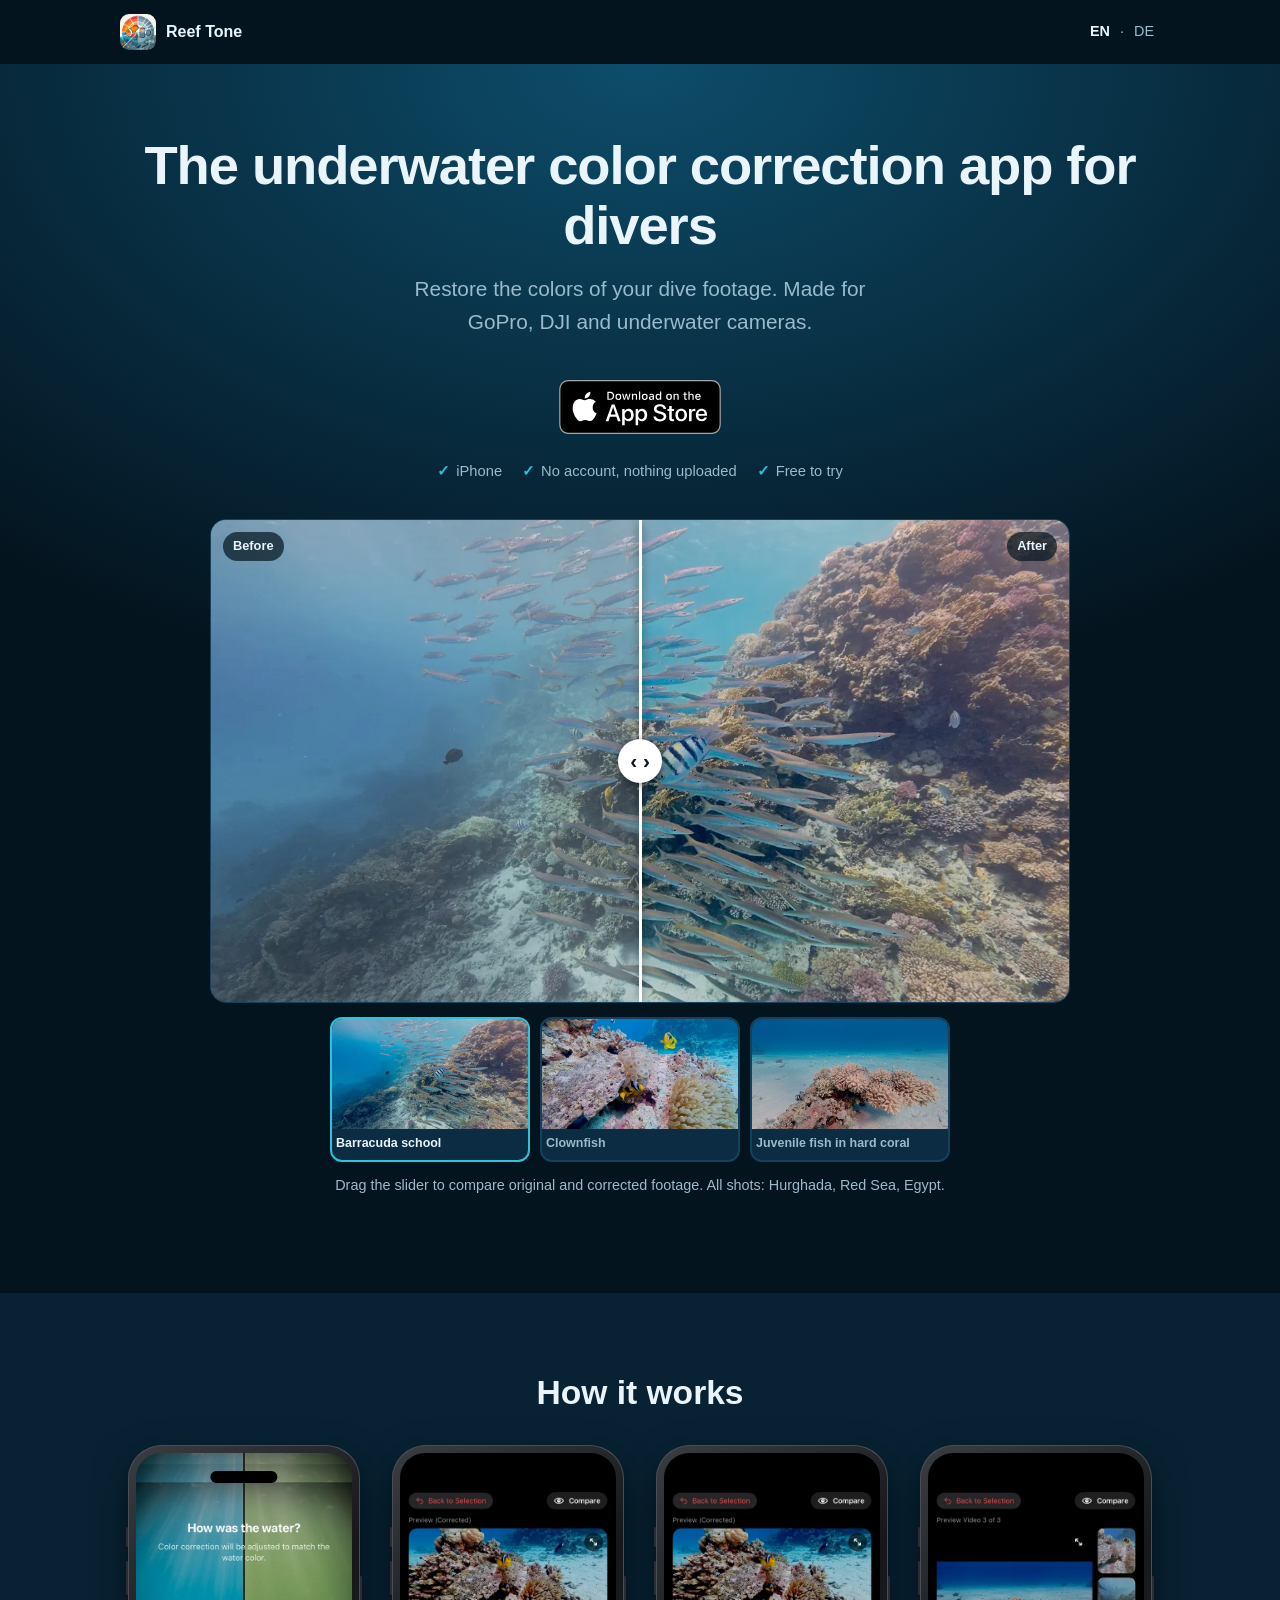
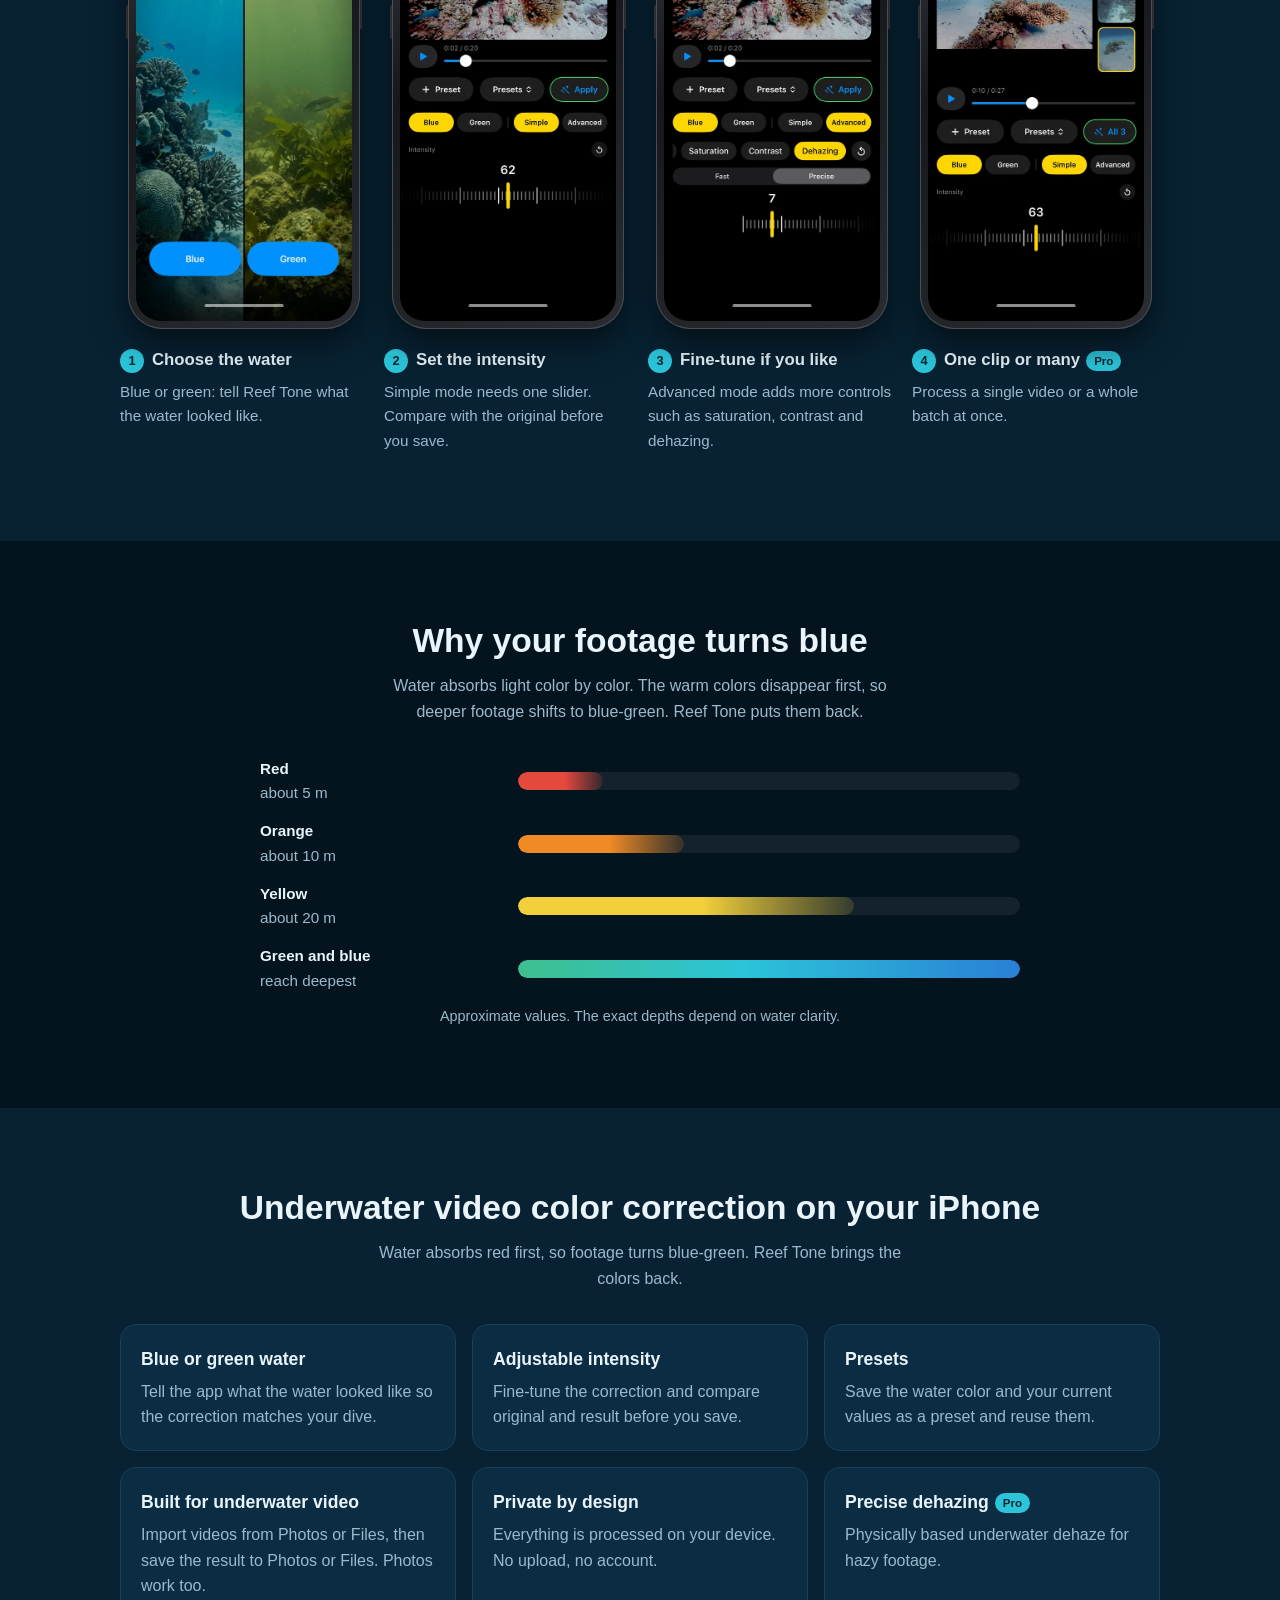
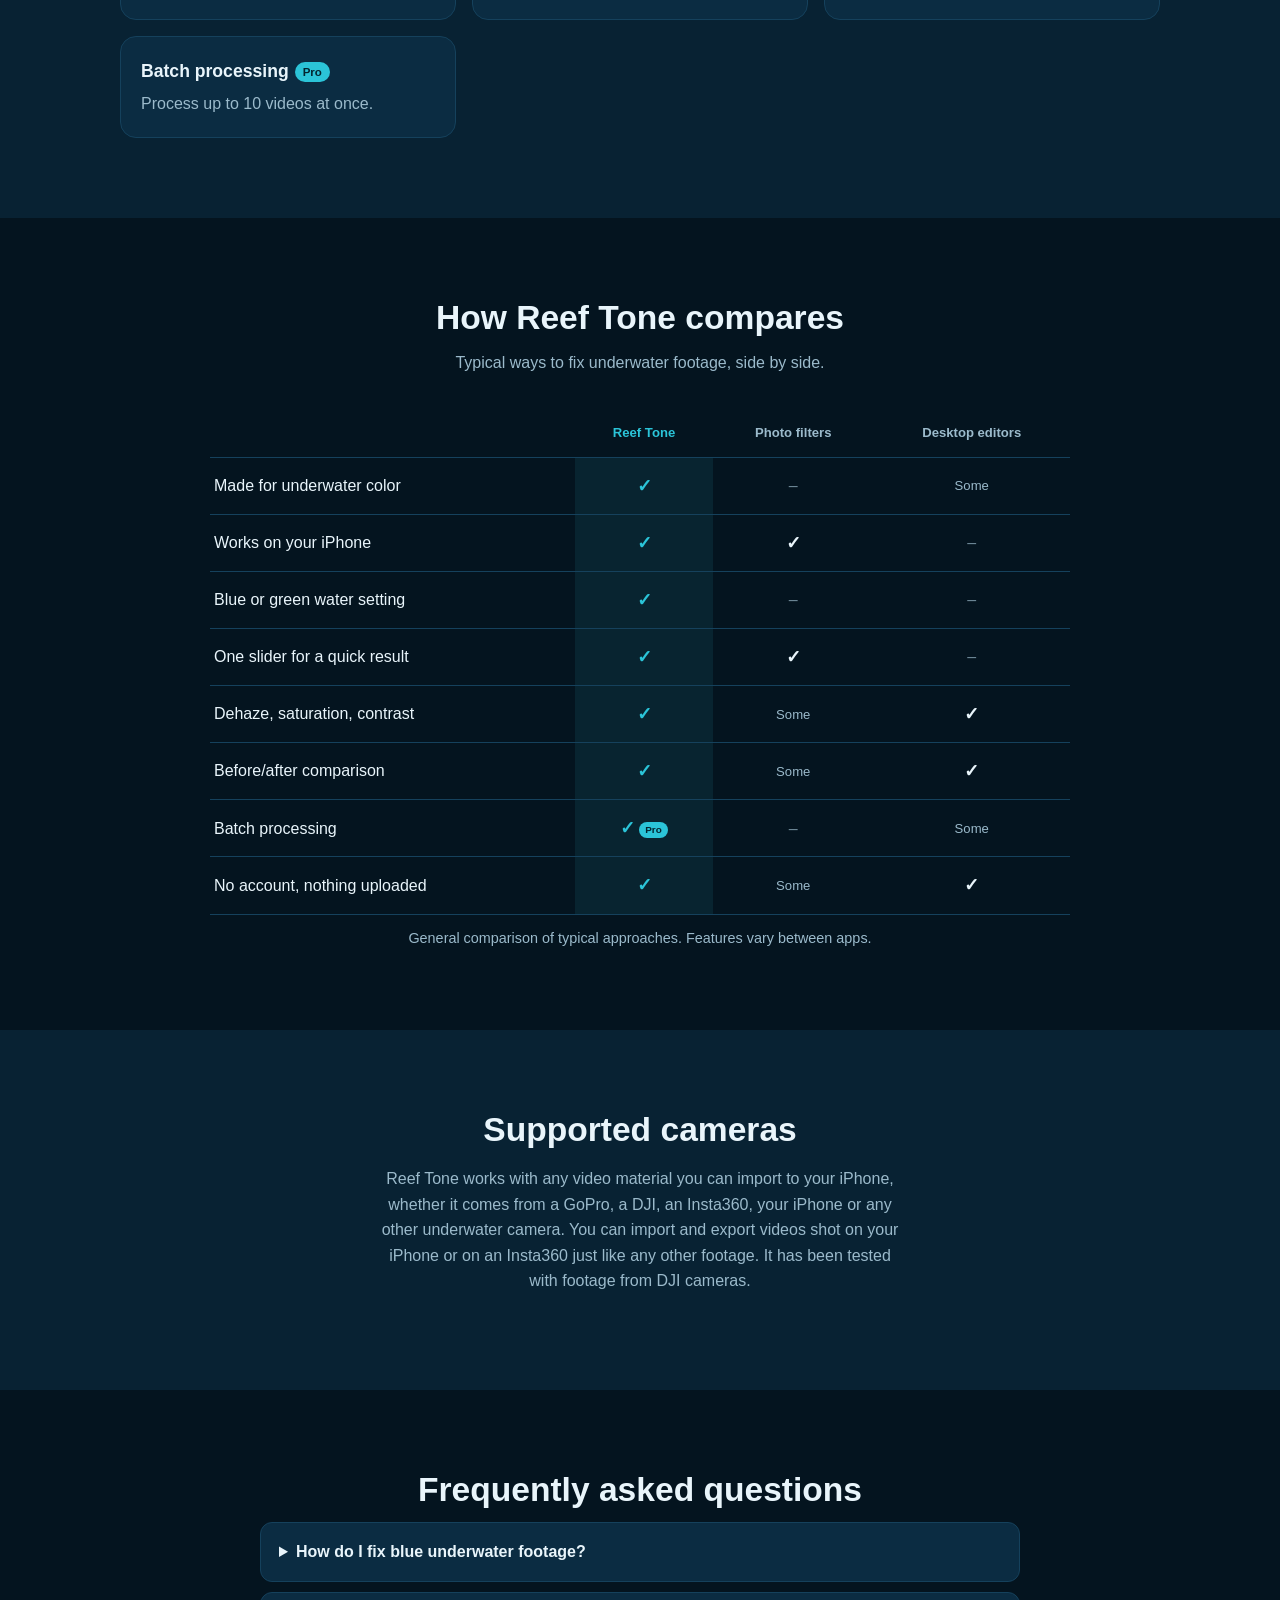
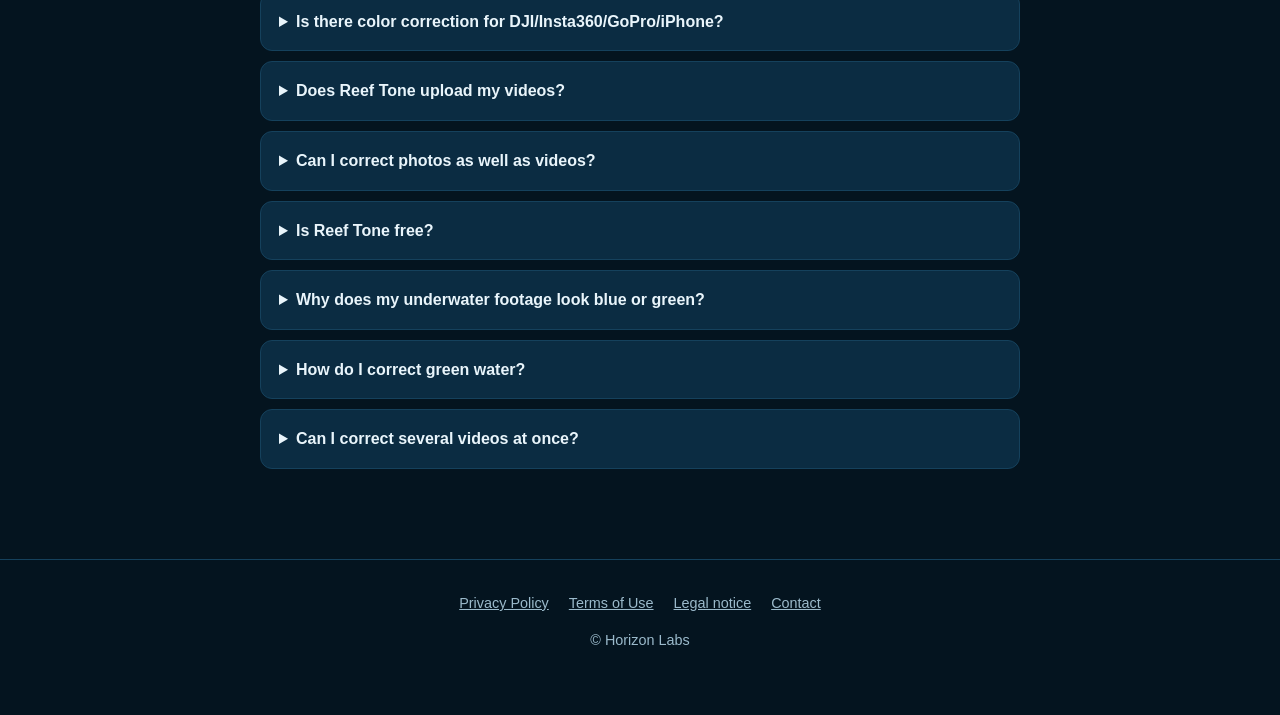
==== commit 73d5d3f8: "Position Reef Tone as video-first in FAQ and feature card" ====
--- a/index.html
+++ b/index.html
@@ -89,7 +89,7 @@
           "name": "Can I correct photos as well as videos?",
           "acceptedAnswer": {
             "@type": "Answer",
-            "text": "Yes. You can import photos and videos, and the result is saved to your photo library or Files only when you choose to save it."
+            "text": "Reef Tone is designed primarily for underwater video, but you can import photos too. The result is saved to your photo library or Files only when you choose to save it."
           }
         },
         {
@@ -197,7 +197,7 @@
         <li class="card"><h3>Blue or green water</h3><p>Tell the app what the water looked like so the correction matches your dive.</p></li>
         <li class="card"><h3>Adjustable intensity</h3><p>Fine-tune the correction and compare original and result before you save.</p></li>
         <li class="card"><h3>Presets</h3><p>Save the water color and your current values as a preset and reuse them.</p></li>
-        <li class="card"><h3>Photos and videos</h3><p>Import from Photos or Files, then save the result to Photos or Files.</p></li>
+        <li class="card"><h3>Built for underwater video</h3><p>Import videos from Photos or Files, then save the result to Photos or Files. Photos work too.</p></li>
         <li class="card"><h3>Private by design</h3><p>Everything is processed on your device. No upload, no account.</p></li>
         <li class="card"><h3>Precise dehazing<span class="badge">Pro</span></h3><p>Physically based underwater dehaze for hazy footage.</p></li>
         <li class="card"><h3>Batch processing<span class="badge">Pro</span></h3><p>Process up to 10 videos at once.</p></li>
@@ -245,7 +245,7 @@
         <details><summary>How do I fix blue underwater footage?</summary><p>Import your video, choose blue or green water, adjust the intensity and check the result with the before/after comparison. Water absorbs red light first, which is why untreated footage looks blue-green; Reef Tone compensates for that.</p></details>
         <details><summary>Is there color correction for DJI/Insta360/GoPro/iPhone?</summary><p>Yes. Reef Tone works with any video material you import from Photos or Files, so it is not tied to one camera. It has been tested with footage from DJI cameras.</p></details>
         <details><summary>Does Reef Tone upload my videos?</summary><p>No. Photos and videos are processed on your device. There is no upload and no account.</p></details>
-        <details><summary>Can I correct photos as well as videos?</summary><p>Yes. You can import photos and videos, and the result is saved to your photo library or Files only when you choose to save it.</p></details>
+        <details><summary>Can I correct photos as well as videos?</summary><p>Reef Tone is designed primarily for underwater video, but you can import photos too. The result is saved to your photo library or Files only when you choose to save it.</p></details>
         <details><summary>Is Reef Tone free?</summary><p>The free version is limited in the number of videos you can export. Reef Tone Pro unlocks unlimited videos, precise dehazing and batch processing, as a subscription or a one-time purchase. Current prices are shown in the App Store.</p></details>
         <details><summary>Why does my underwater footage look blue or green?</summary><p>Water absorbs light color by color. Red disappears first (after about 5 m), then orange and yellow, so deeper footage shifts toward blue and green. Reef Tone compensates for the colors that were lost.</p></details>
         <details><summary>How do I correct green water?</summary><p>Choose Green when the water looked green. Reef Tone then adapts the correction to green water. You can fine-tune the intensity and check the result with the before/after comparison before you save.</p></details>
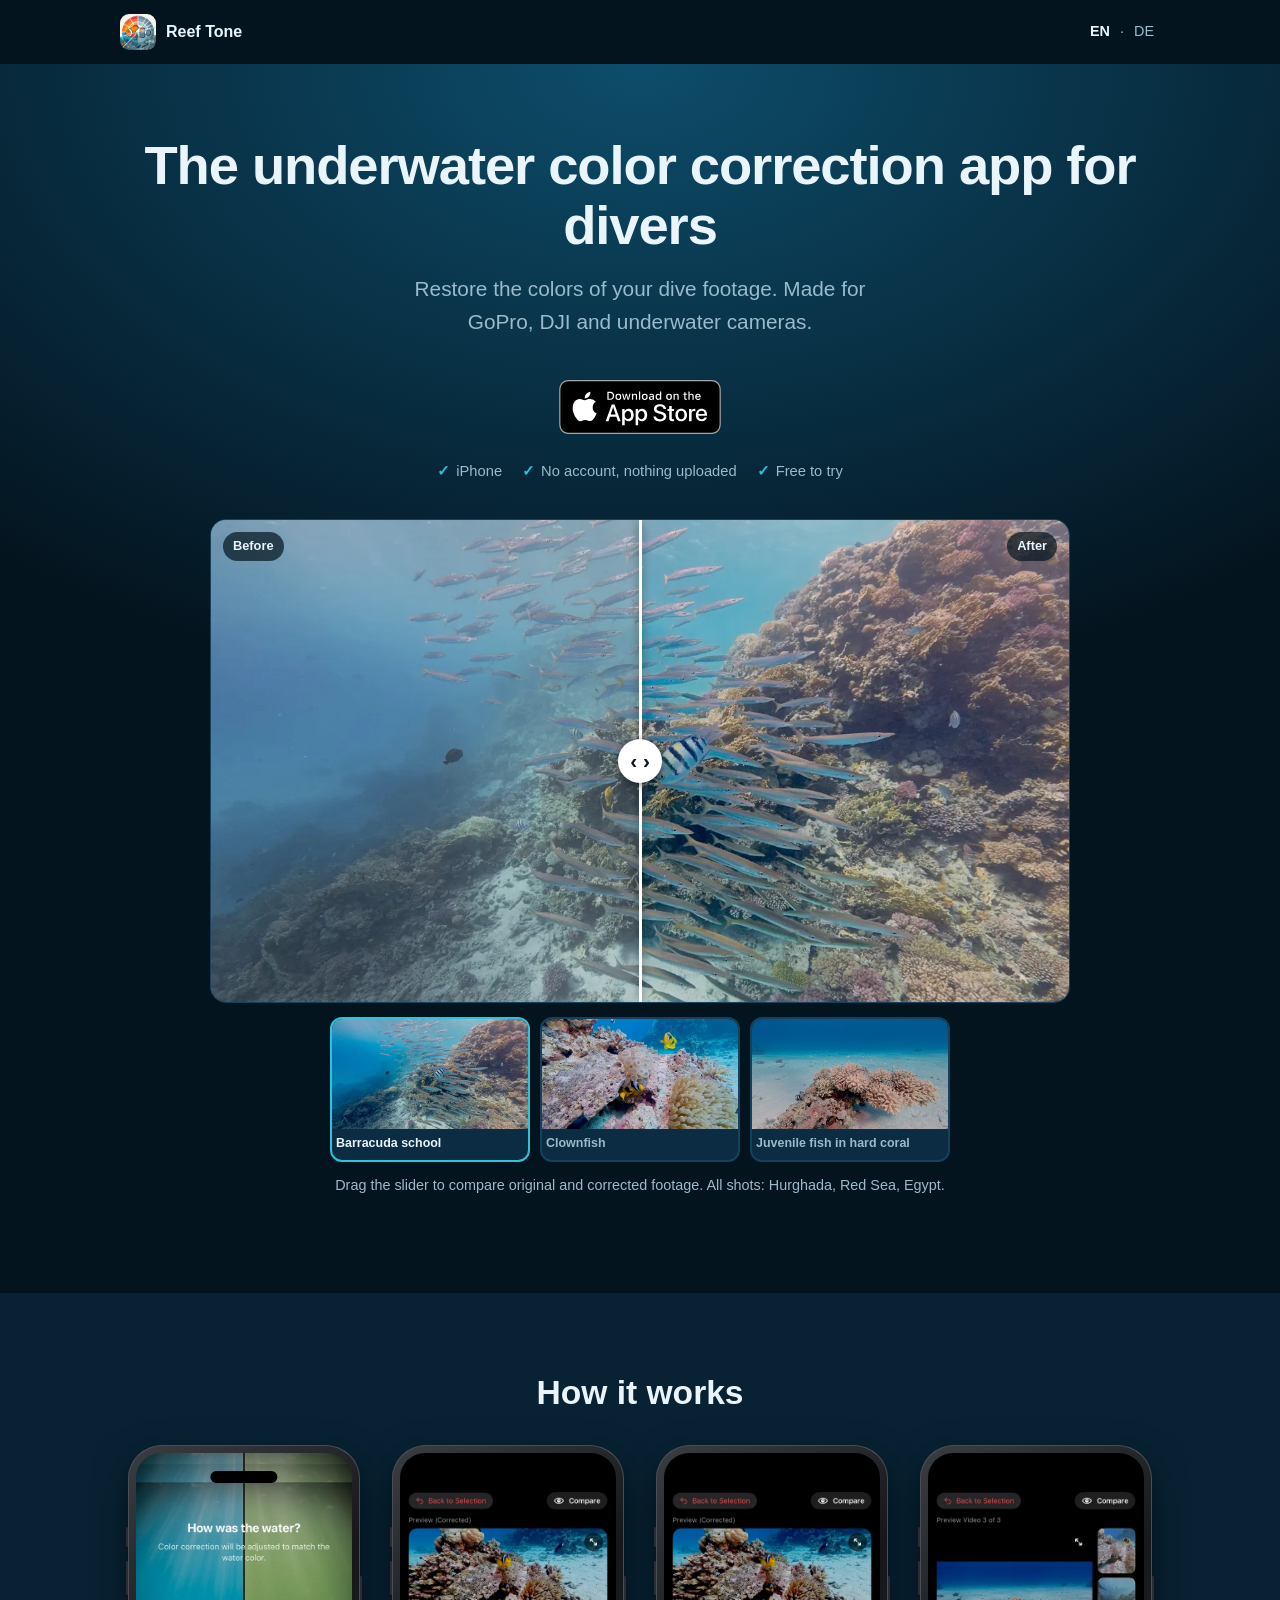
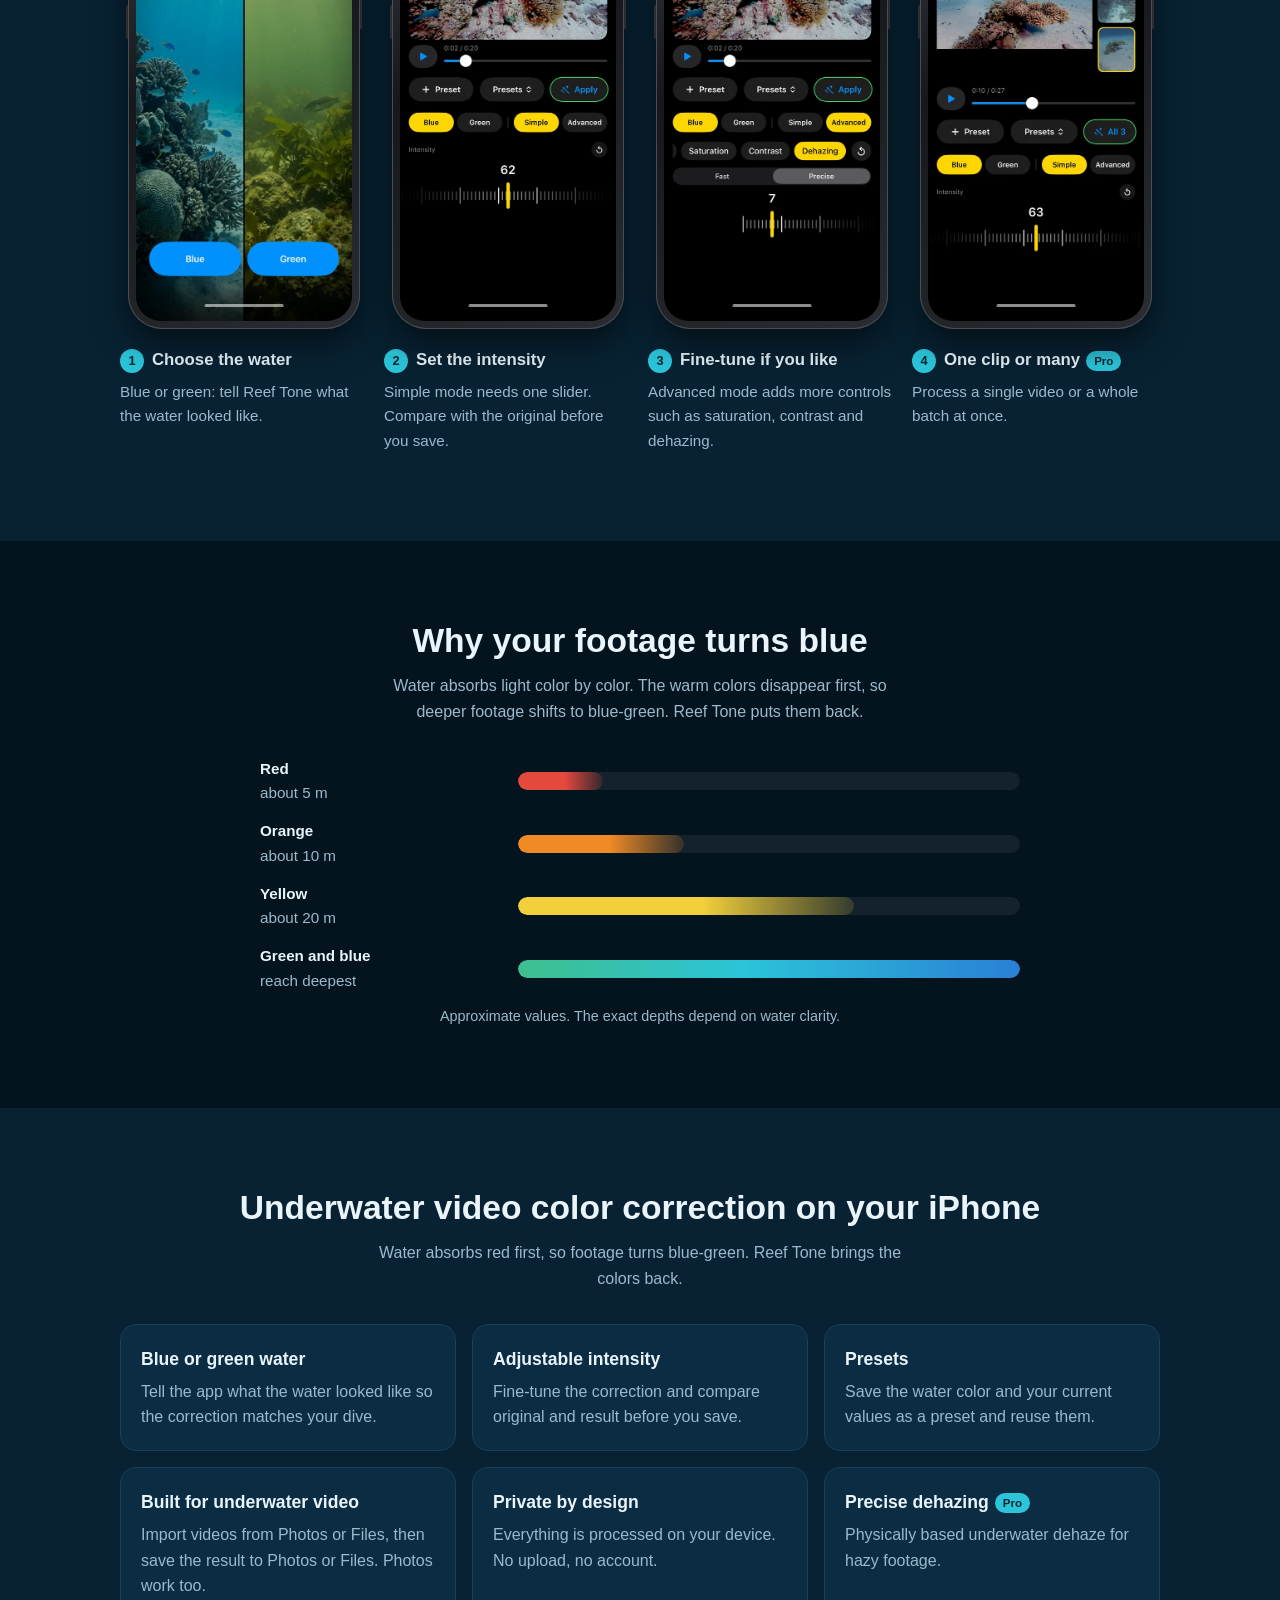
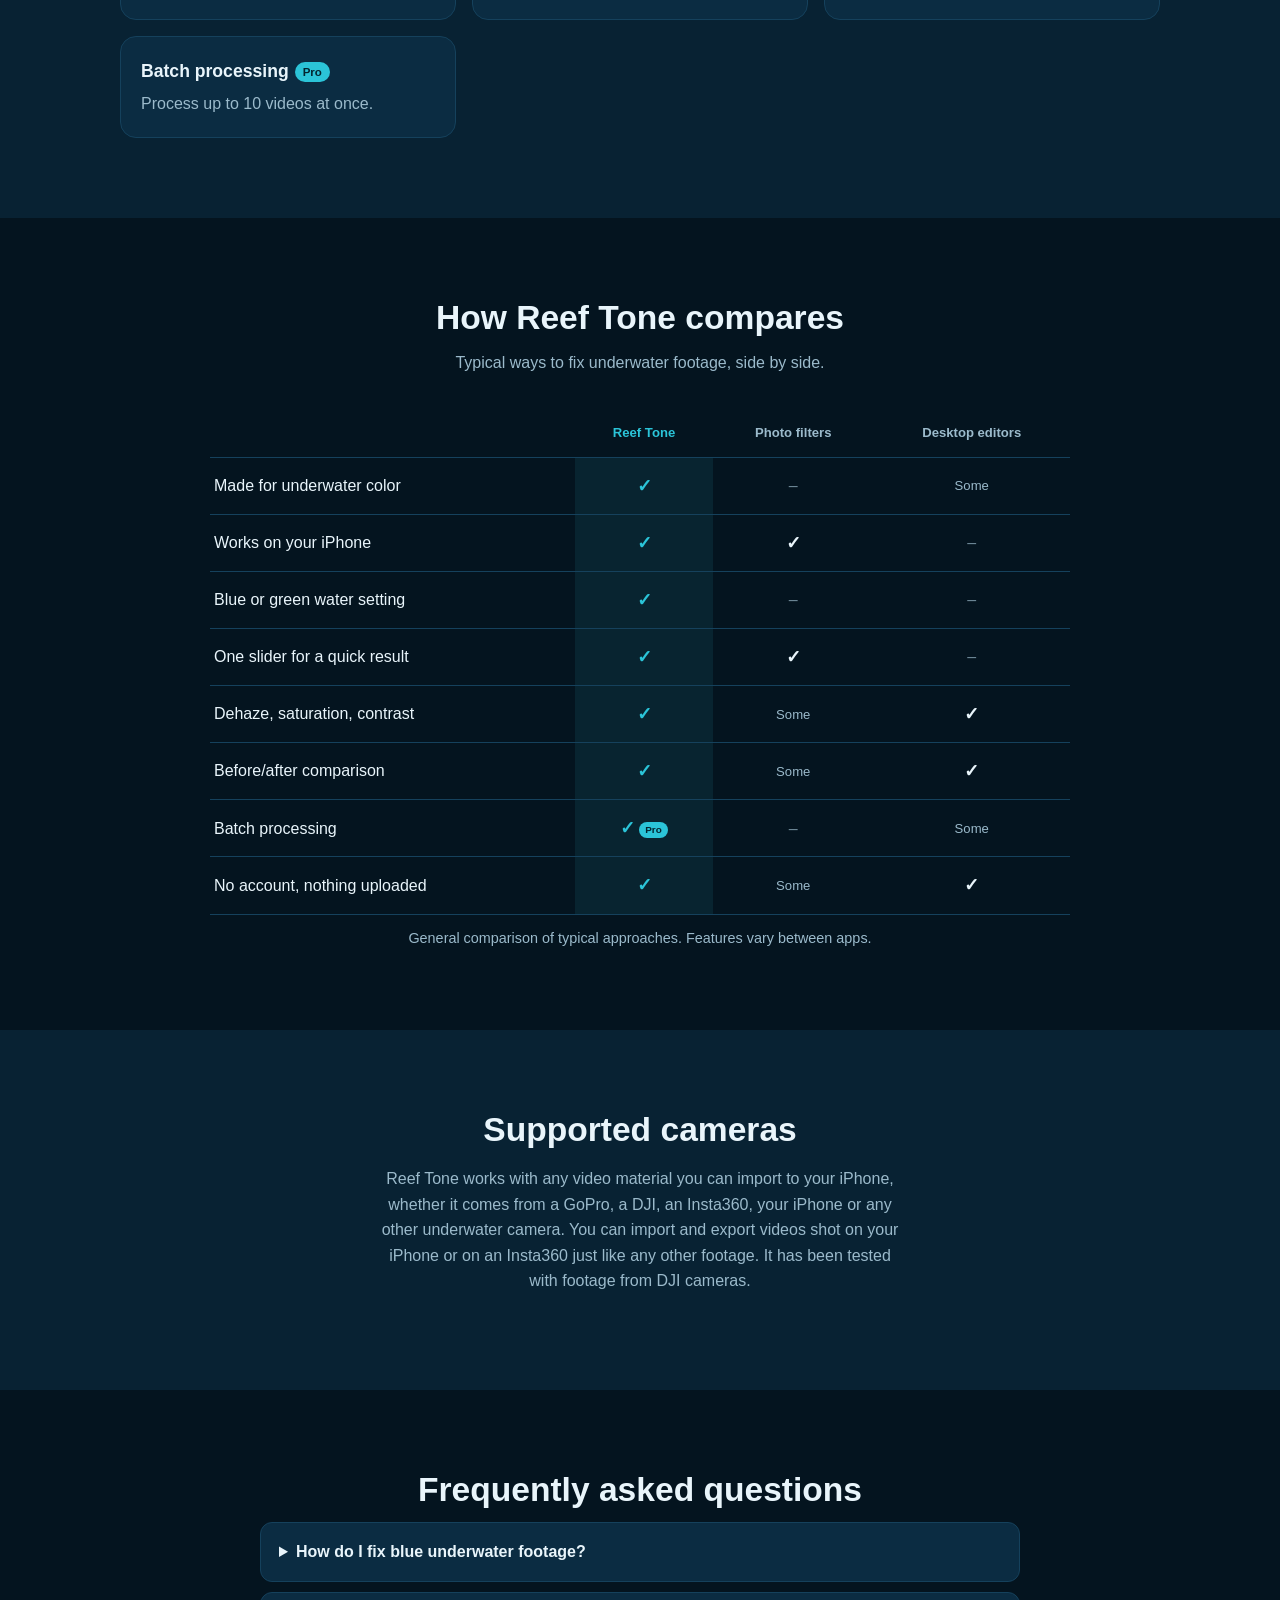
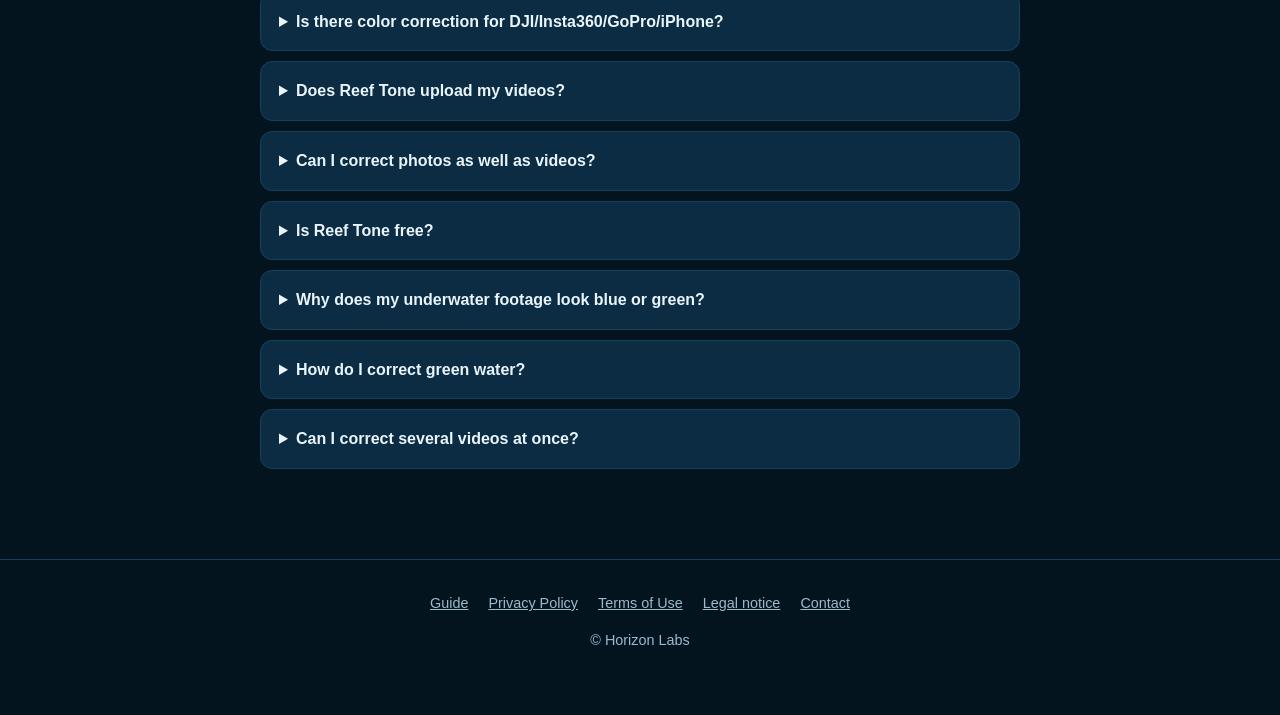
==== commit 2bd32df2: "Add underwater color correction guide (EN/DE) and link it in footer and sitemap" ====
--- a/index.html
+++ b/index.html
@@ -35,7 +35,7 @@
       "name": "Reef Tone",
       "applicationCategory": "MultimediaApplication",
       "operatingSystem": "iOS",
-      "description": "Underwater video and photo color correction for divers. Choose blue or green water, adjust the intensity and save the result. Processed on your device.",
+      "description": "Underwater video color correction for divers. Choose blue or green water, adjust the intensity and save the result. Processed on your device.",
       "inLanguage": "en",
       "url": "https://reeftone.app/",
       "image": "https://reeftone.app/assets/app-icon-512.jpg",
@@ -258,6 +258,7 @@
 <footer class="site-footer">
   <div class="wrap">
     <nav aria-label="Legal">
+      <a href="guide.html">Guide</a>
       <a href="https://horizonlabsdev.github.io/ReefTone/privacy.html">Privacy Policy</a>
       <a href="https://horizonlabsdev.github.io/ReefTone/terms.html">Terms of Use</a>
       <a href="impressum.html">Legal notice</a>
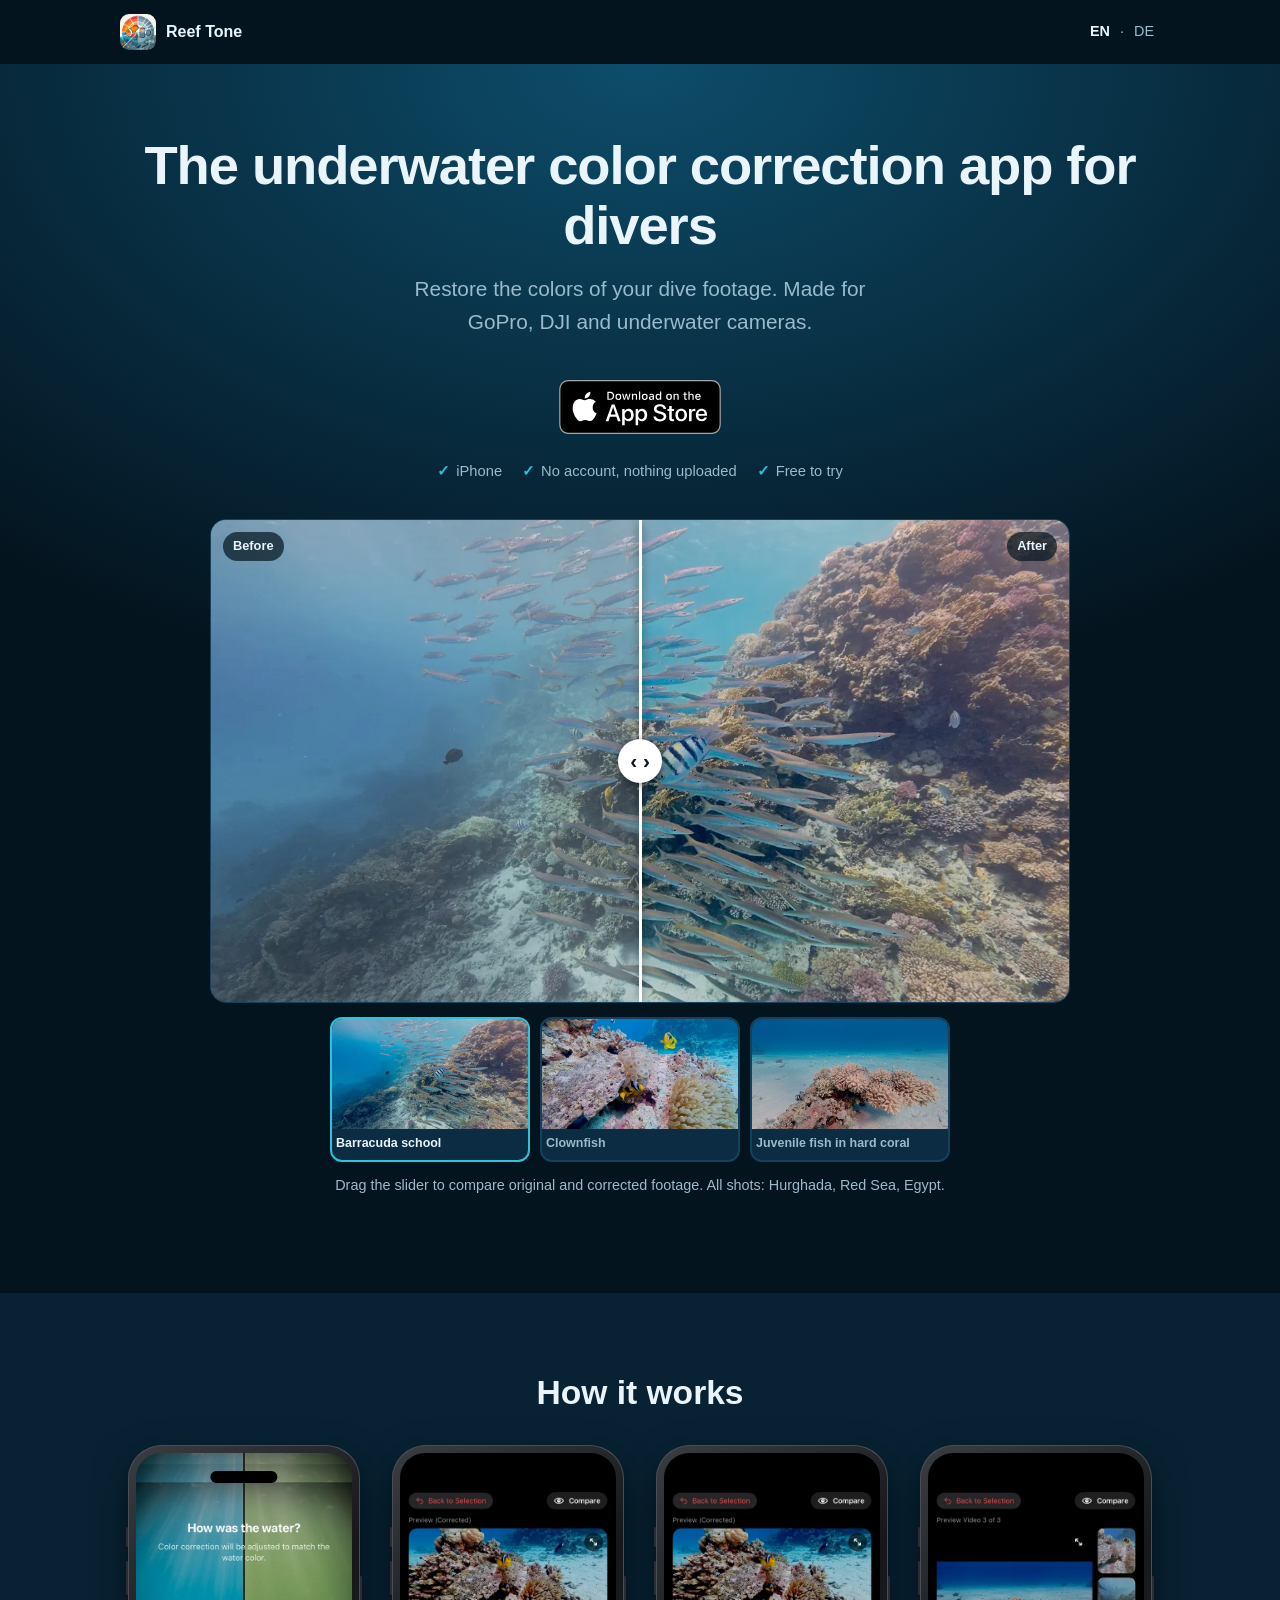
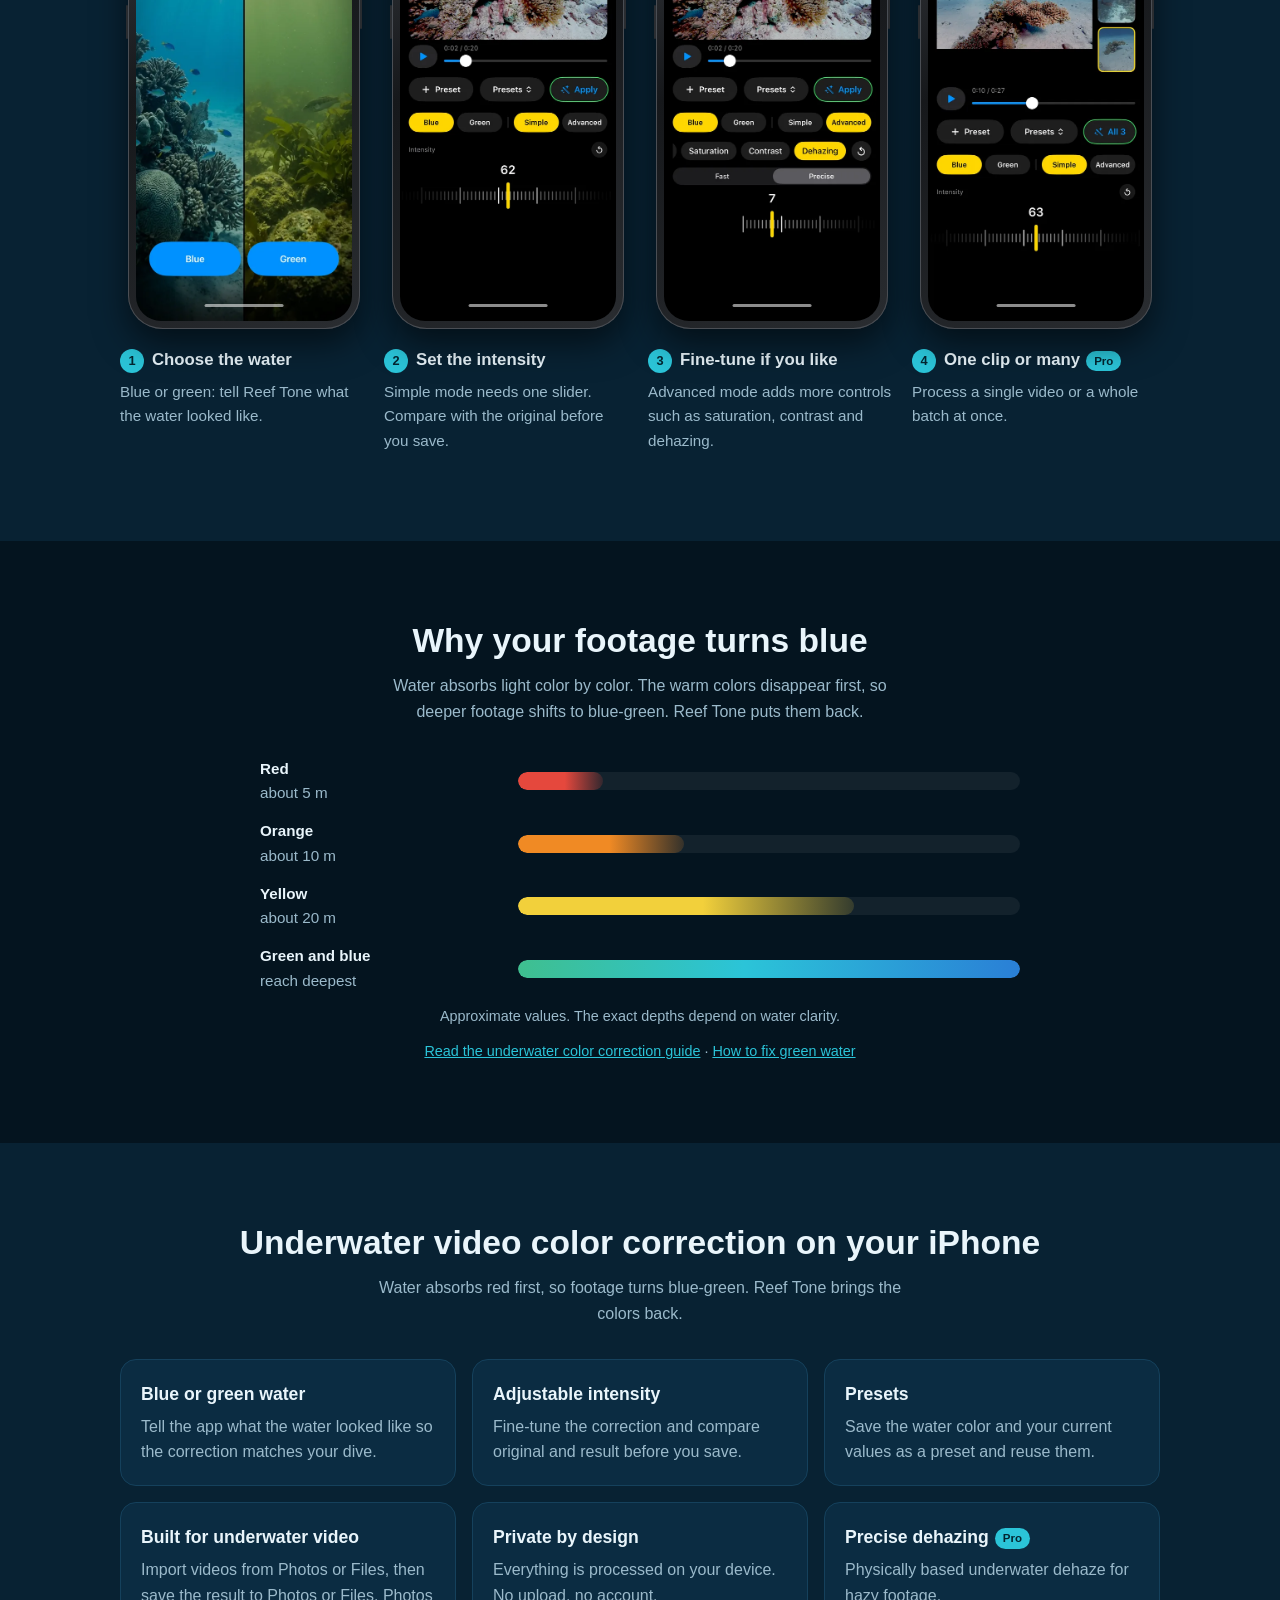
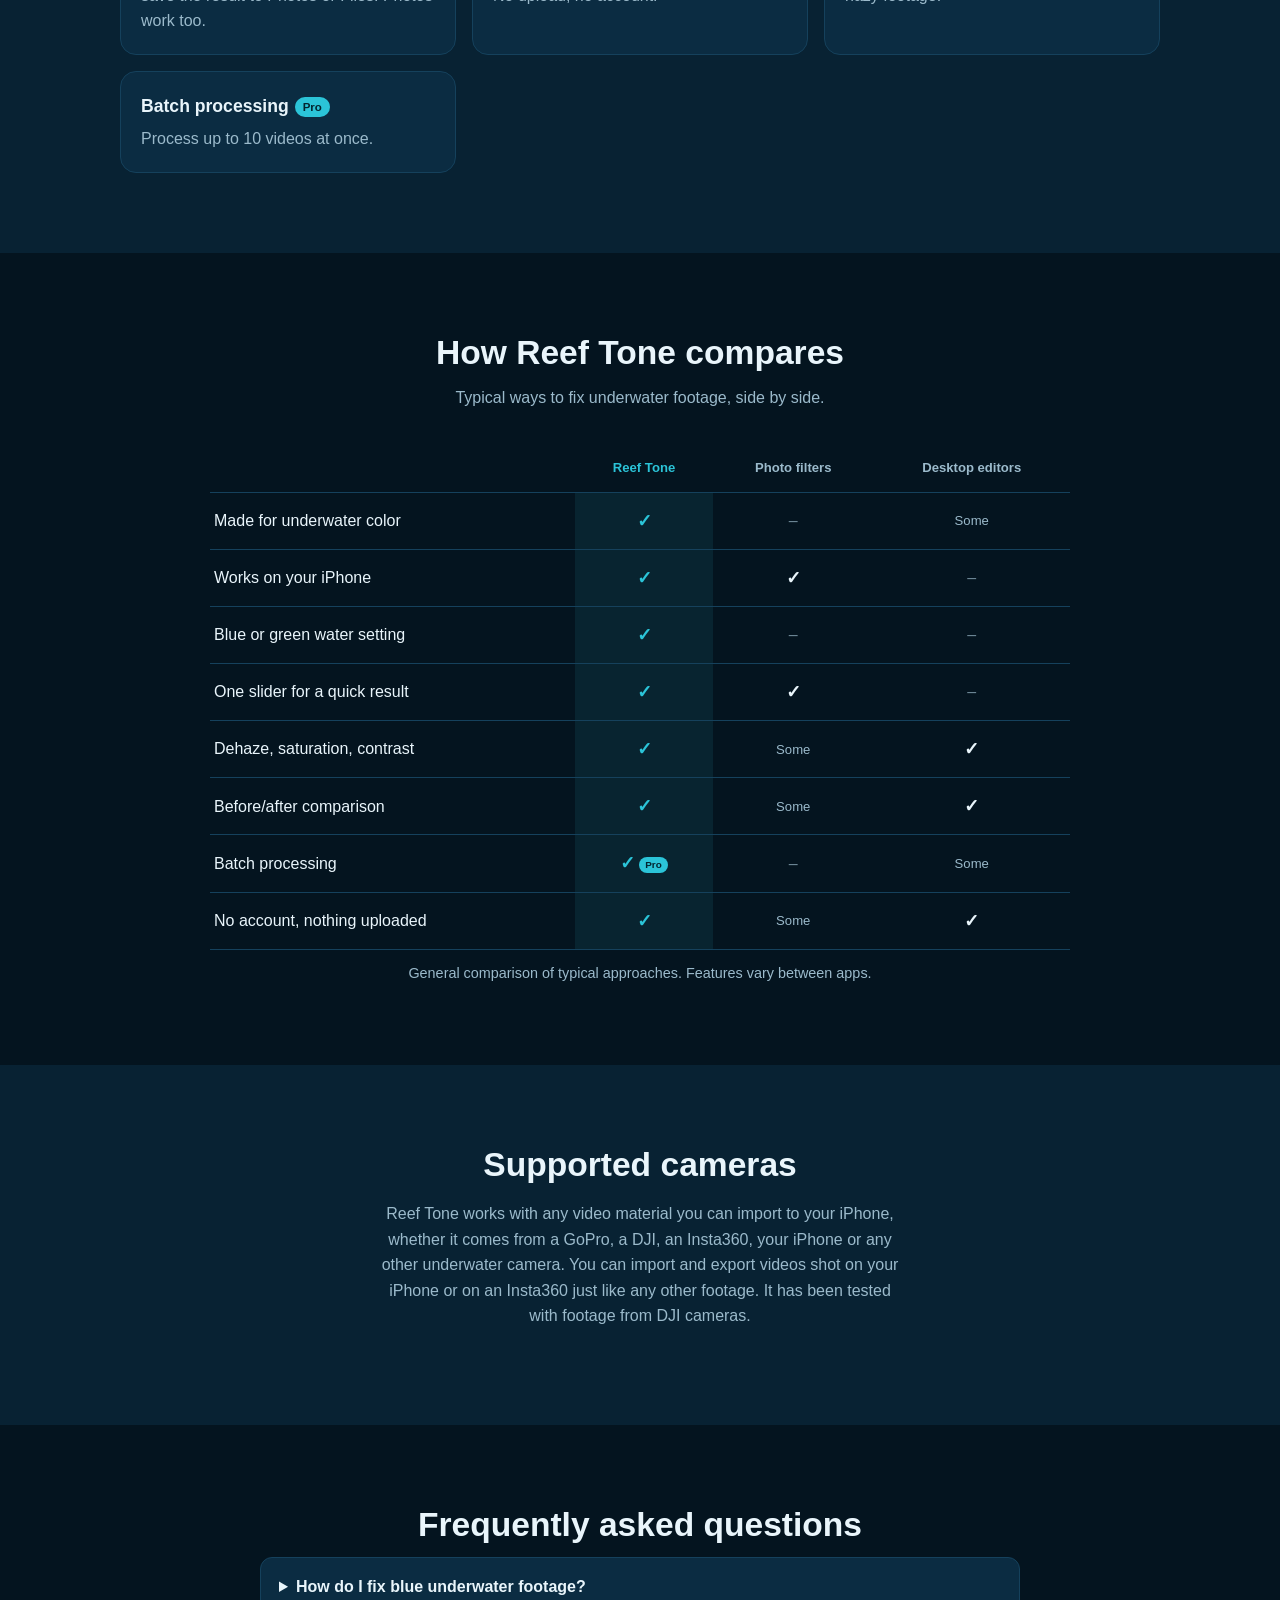
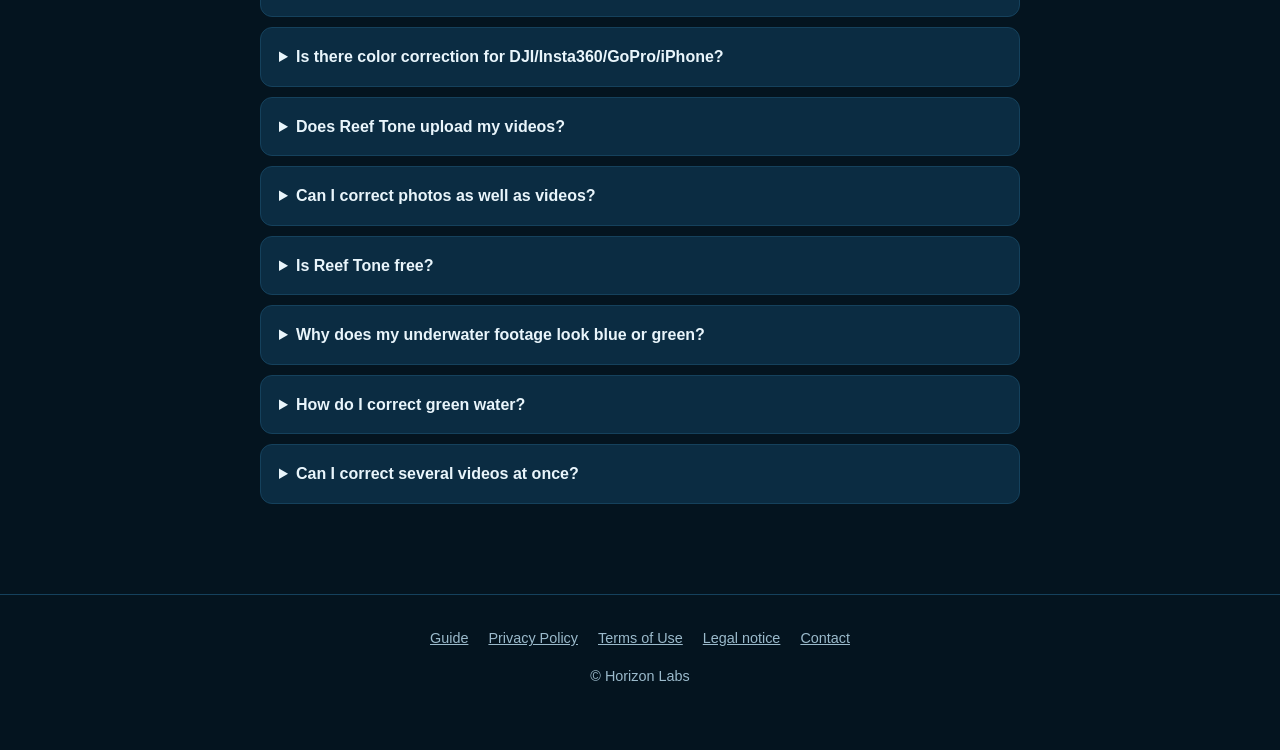
==== commit 580c9bf4: "Add green water and DJI Osmo Action guides (EN/DE) and link them from home and FAQ" ====
--- a/index.html
+++ b/index.html
@@ -186,6 +186,7 @@
         <li class="depth-row"><span class="depth-label"><strong>Green and blue</strong> <span>reach deepest</span></span><span class="depth-track"><span class="depth-bar blue" style="width:100%"></span></span></li>
       </ul>
       <p class="caption">Approximate values. The exact depths depend on water clarity.</p>
+      <p class="caption"><a href="guide.html">Read the underwater color correction guide</a> · <a href="green-water.html">How to fix green water</a></p>
     </div>
   </section>
 
@@ -243,12 +244,12 @@
       <h2 id="faq-title">Frequently asked questions</h2>
       <div class="faq">
         <details><summary>How do I fix blue underwater footage?</summary><p>Import your video, choose blue or green water, adjust the intensity and check the result with the before/after comparison. Water absorbs red light first, which is why untreated footage looks blue-green; Reef Tone compensates for that.</p></details>
-        <details><summary>Is there color correction for DJI/Insta360/GoPro/iPhone?</summary><p>Yes. Reef Tone works with any video material you import from Photos or Files, so it is not tied to one camera. It has been tested with footage from DJI cameras.</p></details>
+        <details><summary>Is there color correction for DJI/Insta360/GoPro/iPhone?</summary><p>Yes. Reef Tone works with any video material you import from Photos or Files, so it is not tied to one camera. It has been tested with footage from DJI cameras. <a href="dji-osmo-action.html">DJI Osmo Action guide</a>.</p></details>
         <details><summary>Does Reef Tone upload my videos?</summary><p>No. Photos and videos are processed on your device. There is no upload and no account.</p></details>
         <details><summary>Can I correct photos as well as videos?</summary><p>Reef Tone is designed primarily for underwater video, but you can import photos too. The result is saved to your photo library or Files only when you choose to save it.</p></details>
         <details><summary>Is Reef Tone free?</summary><p>The free version is limited in the number of videos you can export. Reef Tone Pro unlocks unlimited videos, precise dehazing and batch processing, as a subscription or a one-time purchase. Current prices are shown in the App Store.</p></details>
         <details><summary>Why does my underwater footage look blue or green?</summary><p>Water absorbs light color by color. Red disappears first (after about 5 m), then orange and yellow, so deeper footage shifts toward blue and green. Reef Tone compensates for the colors that were lost.</p></details>
-        <details><summary>How do I correct green water?</summary><p>Choose Green when the water looked green. Reef Tone then adapts the correction to green water. You can fine-tune the intensity and check the result with the before/after comparison before you save.</p></details>
+        <details><summary>How do I correct green water?</summary><p>Choose Green when the water looked green. Reef Tone then adapts the correction to green water. You can fine-tune the intensity and check the result with the before/after comparison before you save. <a href="green-water.html">Read the guide</a>.</p></details>
         <details><summary>Can I correct several videos at once?</summary><p>Yes. Reef Tone Pro lets you process up to 10 videos at once with batch processing.</p></details>
       </div>
     </div>
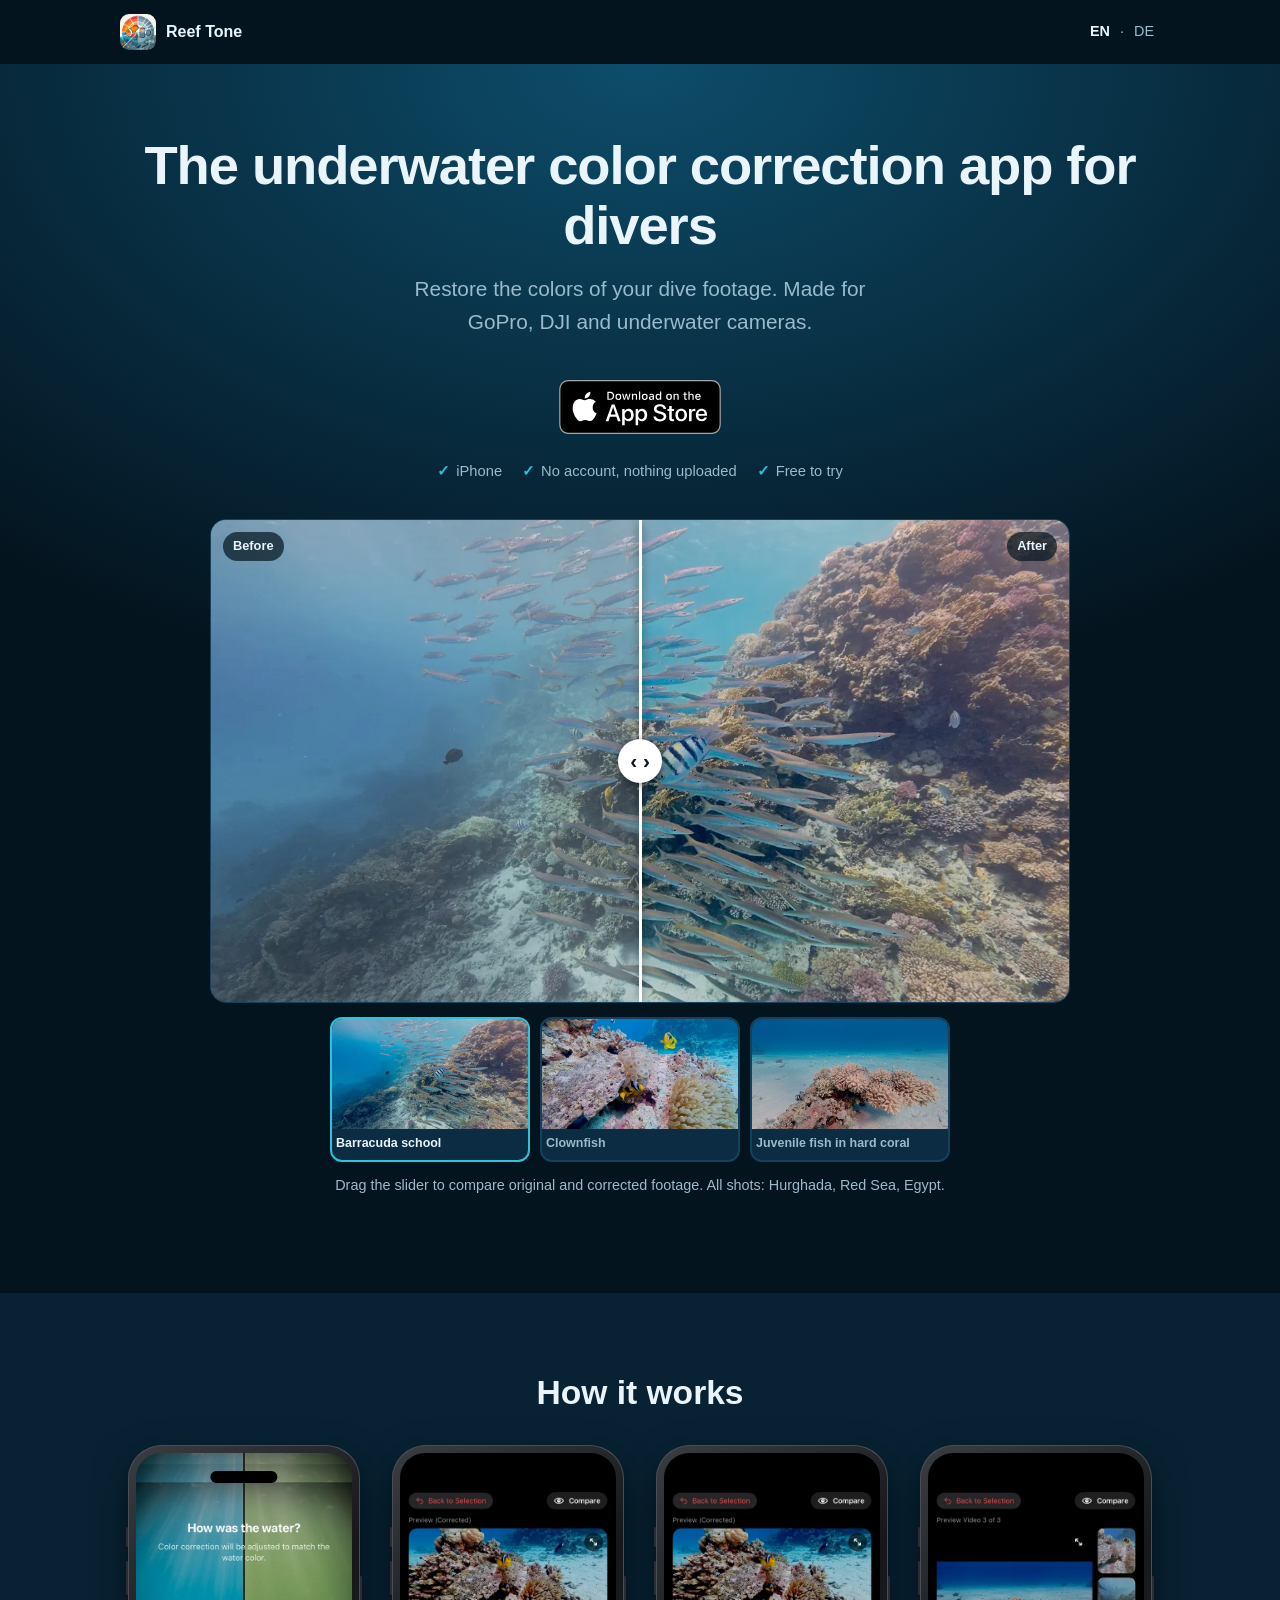
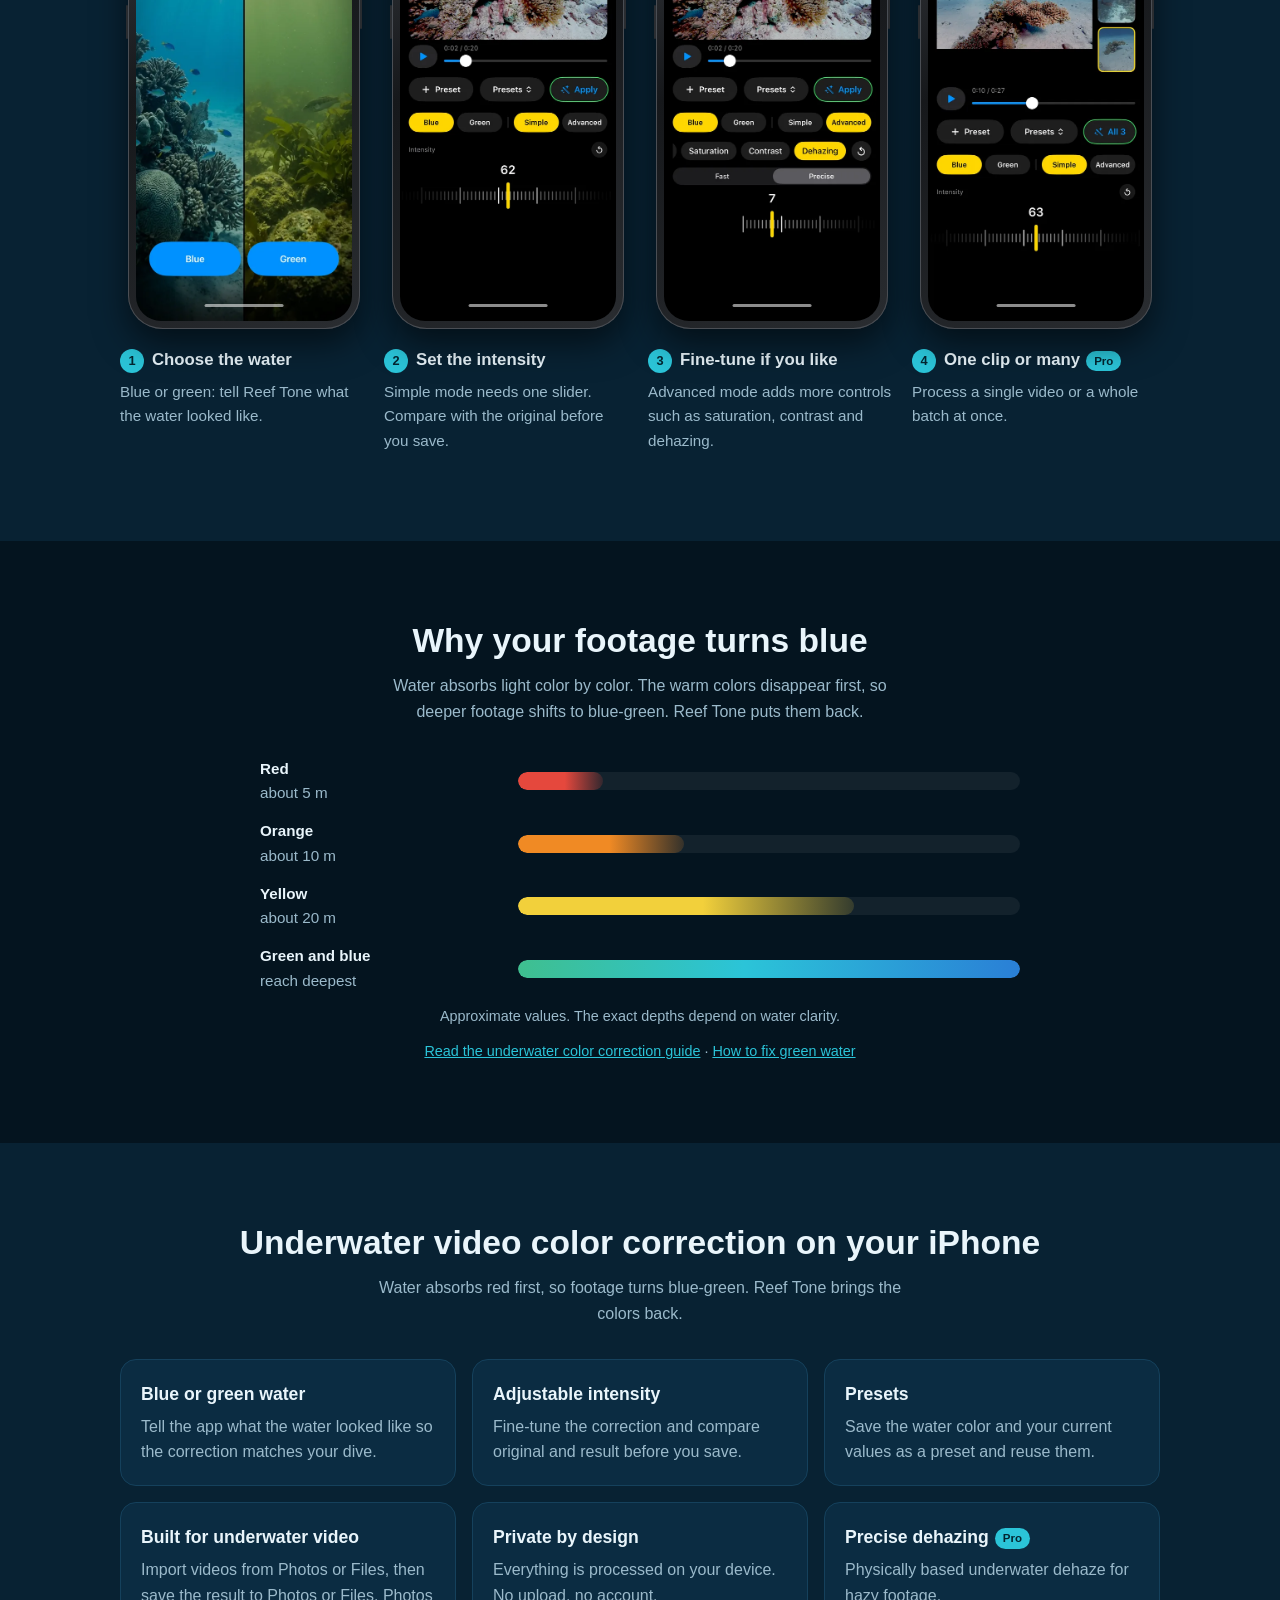
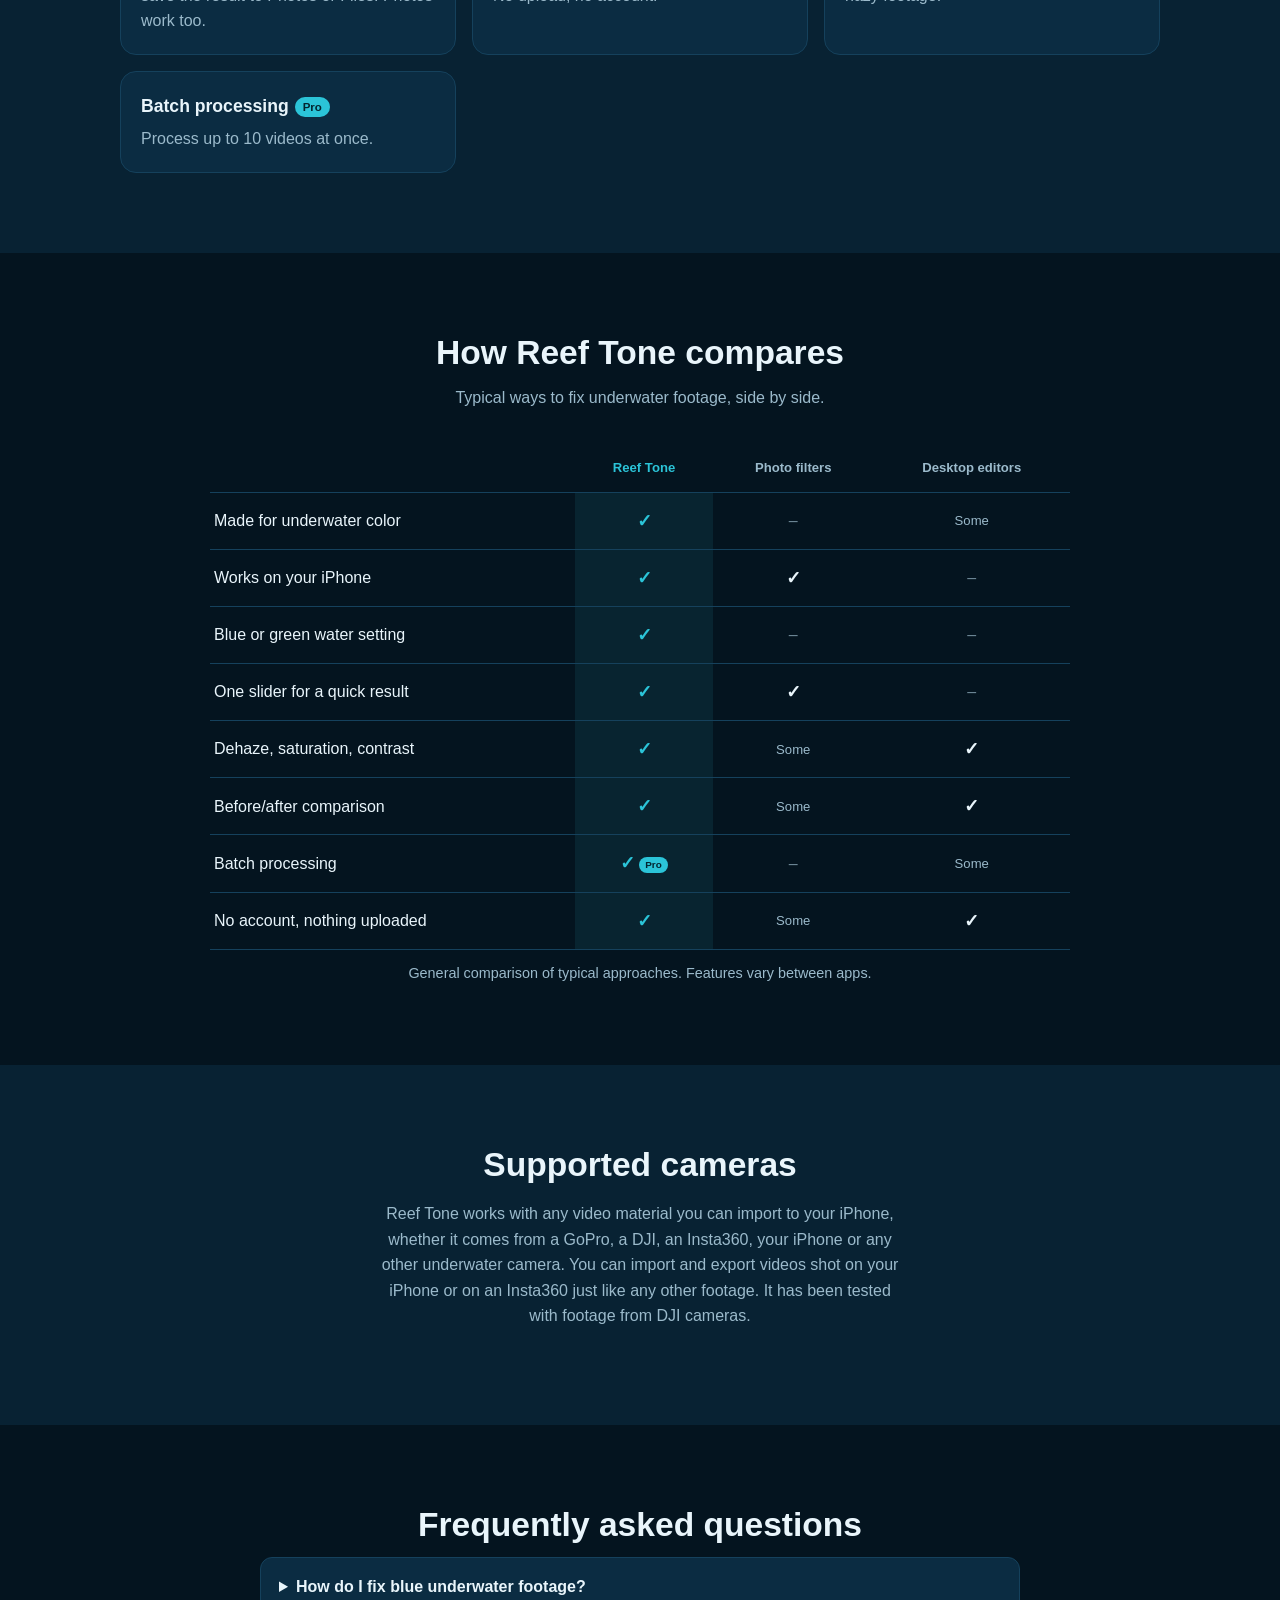
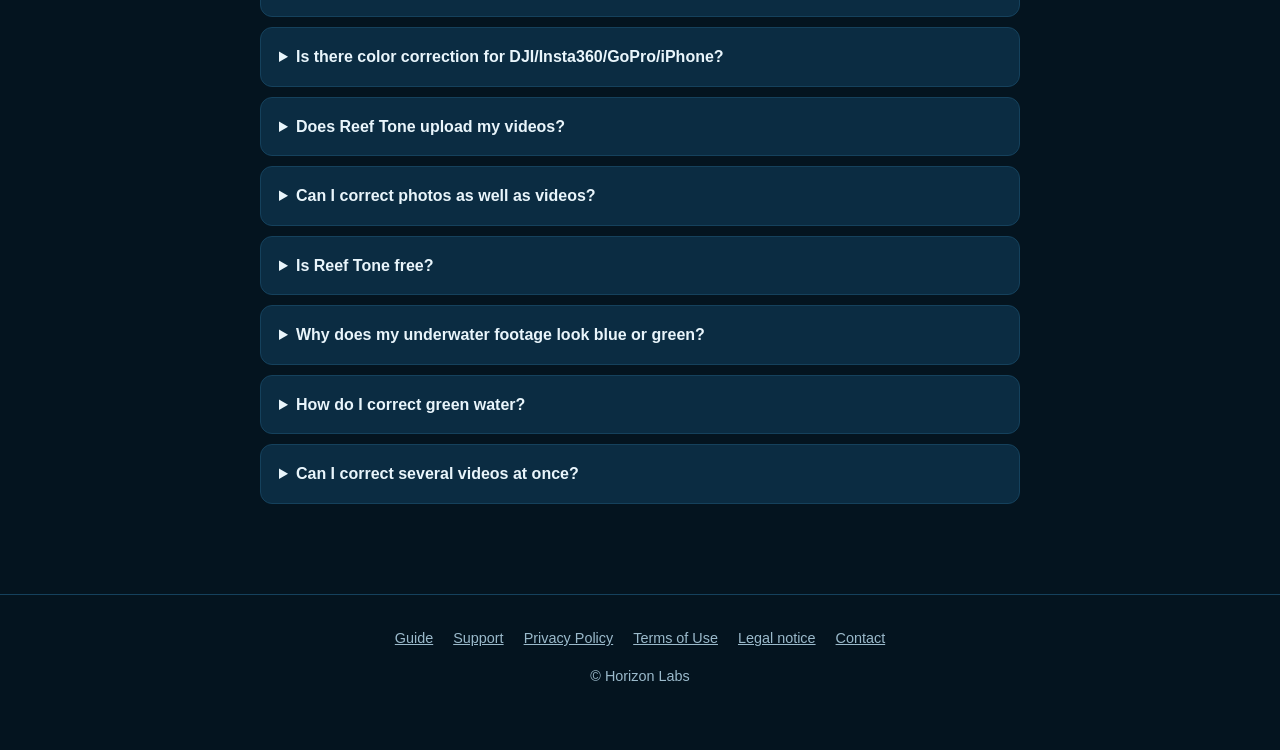
==== commit 3229517d: "Add support page (EN/DE) with contact and FAQ, link it in footers and sitemap" ====
--- a/index.html
+++ b/index.html
@@ -244,7 +244,7 @@
       <h2 id="faq-title">Frequently asked questions</h2>
       <div class="faq">
         <details><summary>How do I fix blue underwater footage?</summary><p>Import your video, choose blue or green water, adjust the intensity and check the result with the before/after comparison. Water absorbs red light first, which is why untreated footage looks blue-green; Reef Tone compensates for that.</p></details>
-        <details><summary>Is there color correction for DJI/Insta360/GoPro/iPhone?</summary><p>Yes. Reef Tone works with any video material you import from Photos or Files, so it is not tied to one camera. It has been tested with footage from DJI cameras. <a href="dji-osmo-action.html">DJI Osmo Action guide</a>.</p></details>
+        <details><summary>Is there color correction for DJI/Insta360/GoPro/iPhone?</summary><p>Yes. Reef Tone works with any video material you import from Photos or Files, so it is not tied to one camera. It has been tested with footage from DJI cameras. <a href="dji-osmo-action.html">DJI Osmo Action guide</a>. <a href="gopro.html">GoPro guide</a>.</p></details>
         <details><summary>Does Reef Tone upload my videos?</summary><p>No. Photos and videos are processed on your device. There is no upload and no account.</p></details>
         <details><summary>Can I correct photos as well as videos?</summary><p>Reef Tone is designed primarily for underwater video, but you can import photos too. The result is saved to your photo library or Files only when you choose to save it.</p></details>
         <details><summary>Is Reef Tone free?</summary><p>The free version is limited in the number of videos you can export. Reef Tone Pro unlocks unlimited videos, precise dehazing and batch processing, as a subscription or a one-time purchase. Current prices are shown in the App Store.</p></details>
@@ -260,6 +260,7 @@
   <div class="wrap">
     <nav aria-label="Legal">
       <a href="guide.html">Guide</a>
+      <a href="support.html">Support</a>
       <a href="https://horizonlabsdev.github.io/ReefTone/privacy.html">Privacy Policy</a>
       <a href="https://horizonlabsdev.github.io/ReefTone/terms.html">Terms of Use</a>
       <a href="impressum.html">Legal notice</a>
--- a/style.css
+++ b/style.css
@@ -206,4 +206,5 @@
 .legal h1 { font-size: clamp(1.8rem, 6vw, 2.4rem); margin: 0 0 8px; }
 .legal h2 { font-size: 1.15rem; text-align: left; margin: 28px 0 6px; }
 .legal p { margin: 0 0 10px; }
+.legal h3 { font-size: 1rem; text-align: left; margin: 20px 0 4px; }
 .legal .meta { color: var(--muted); font-size: .9rem; }
